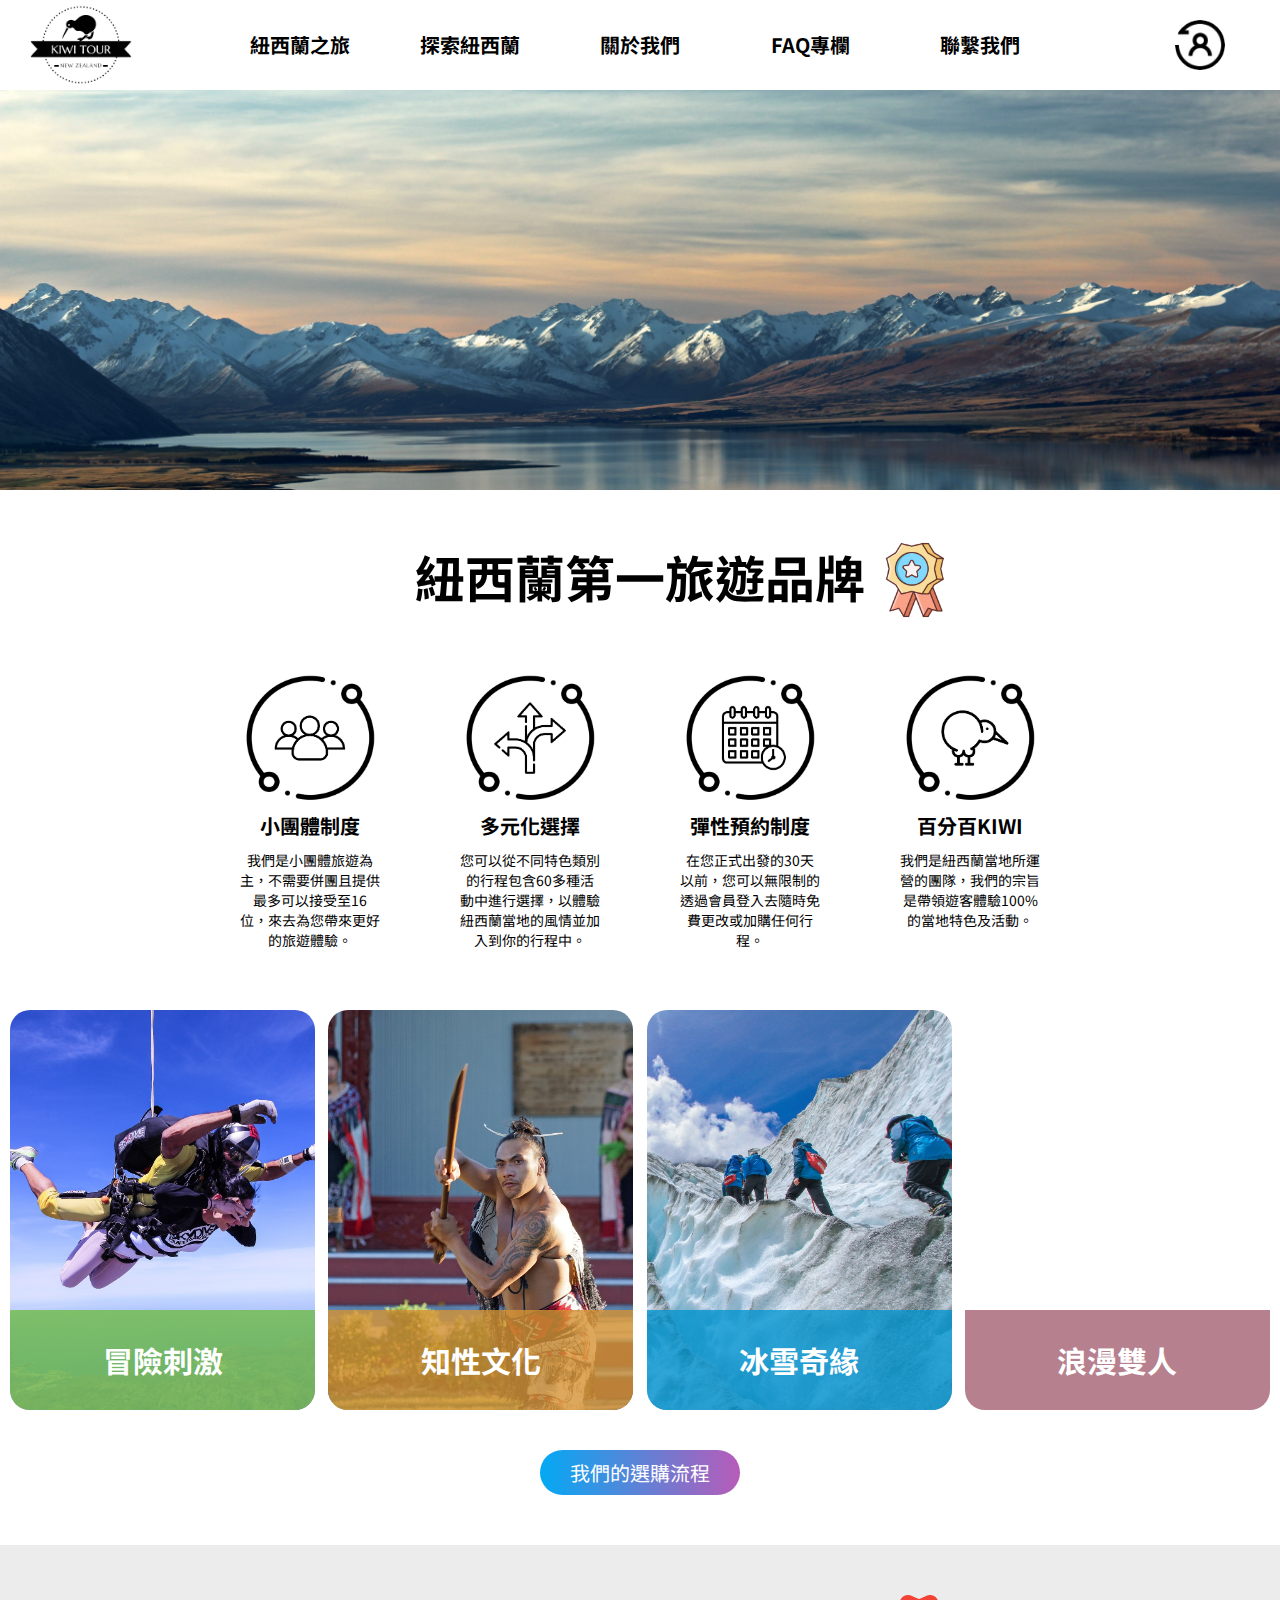
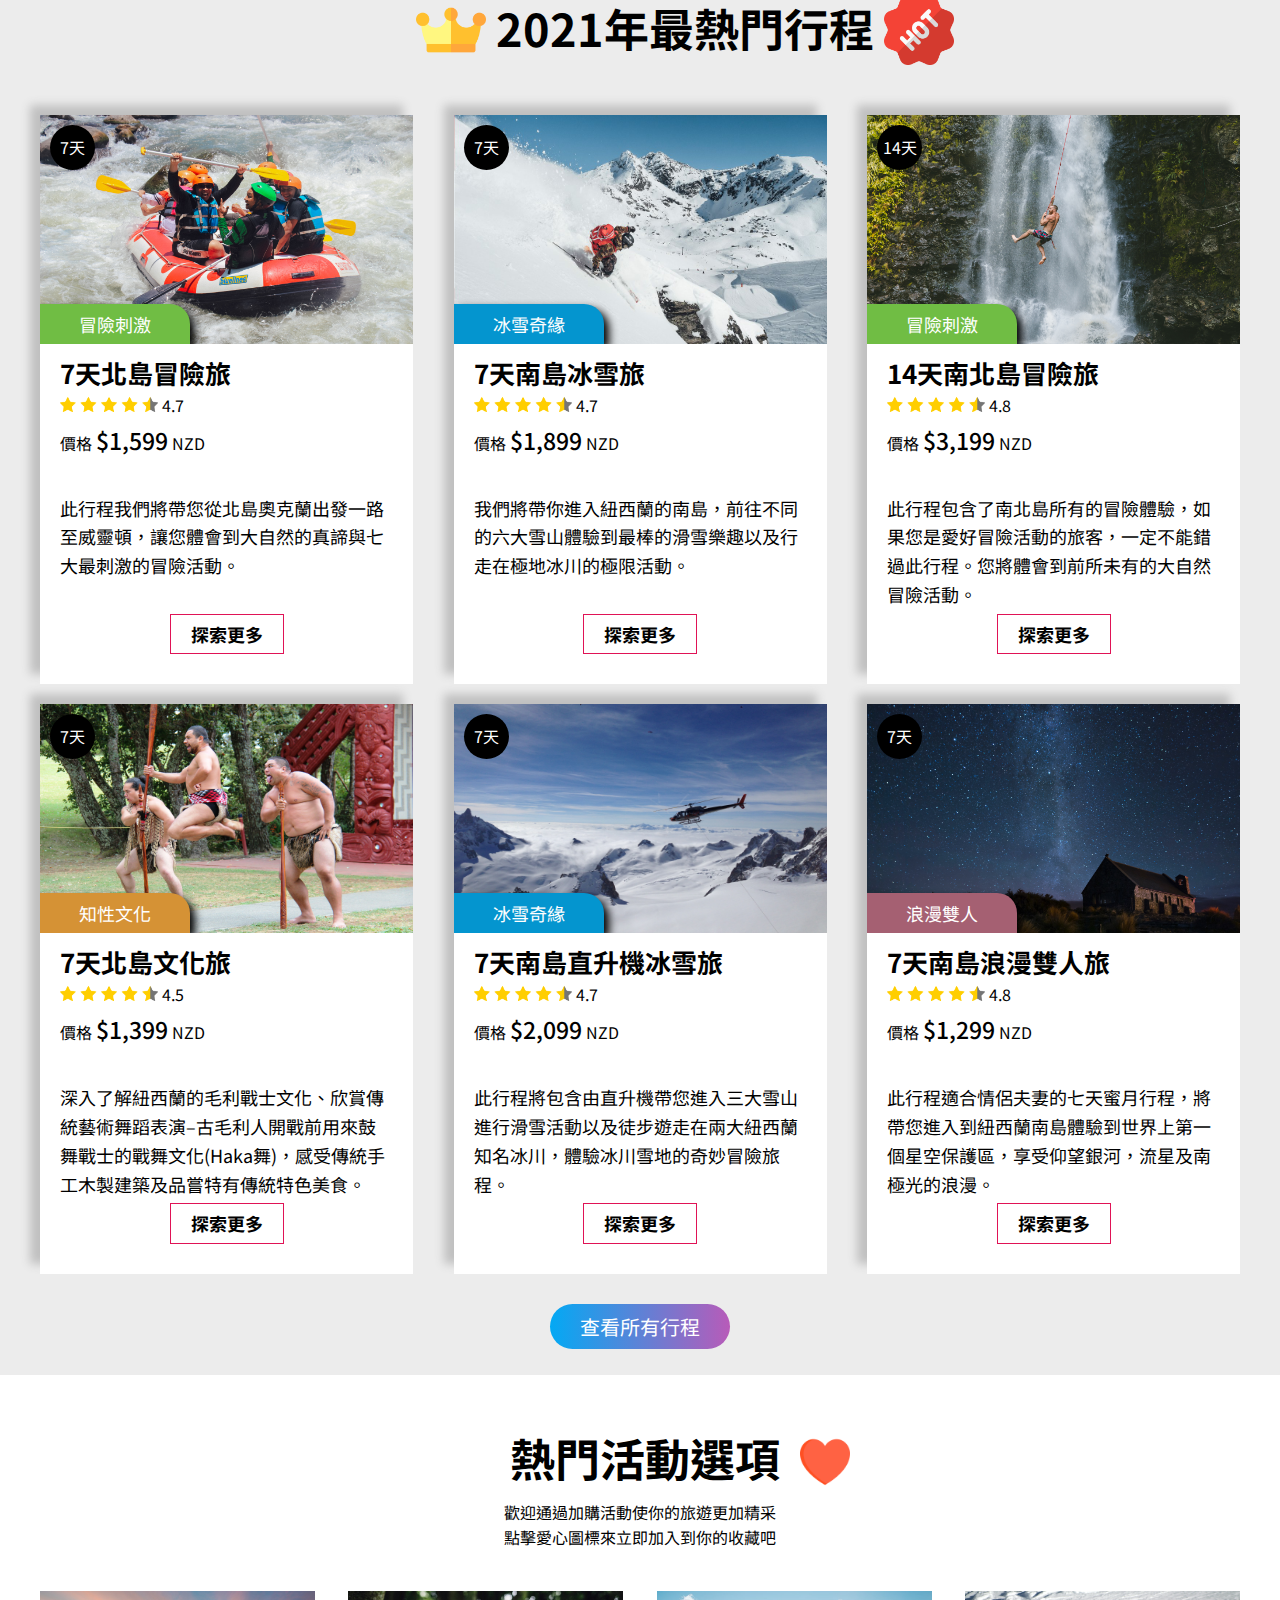
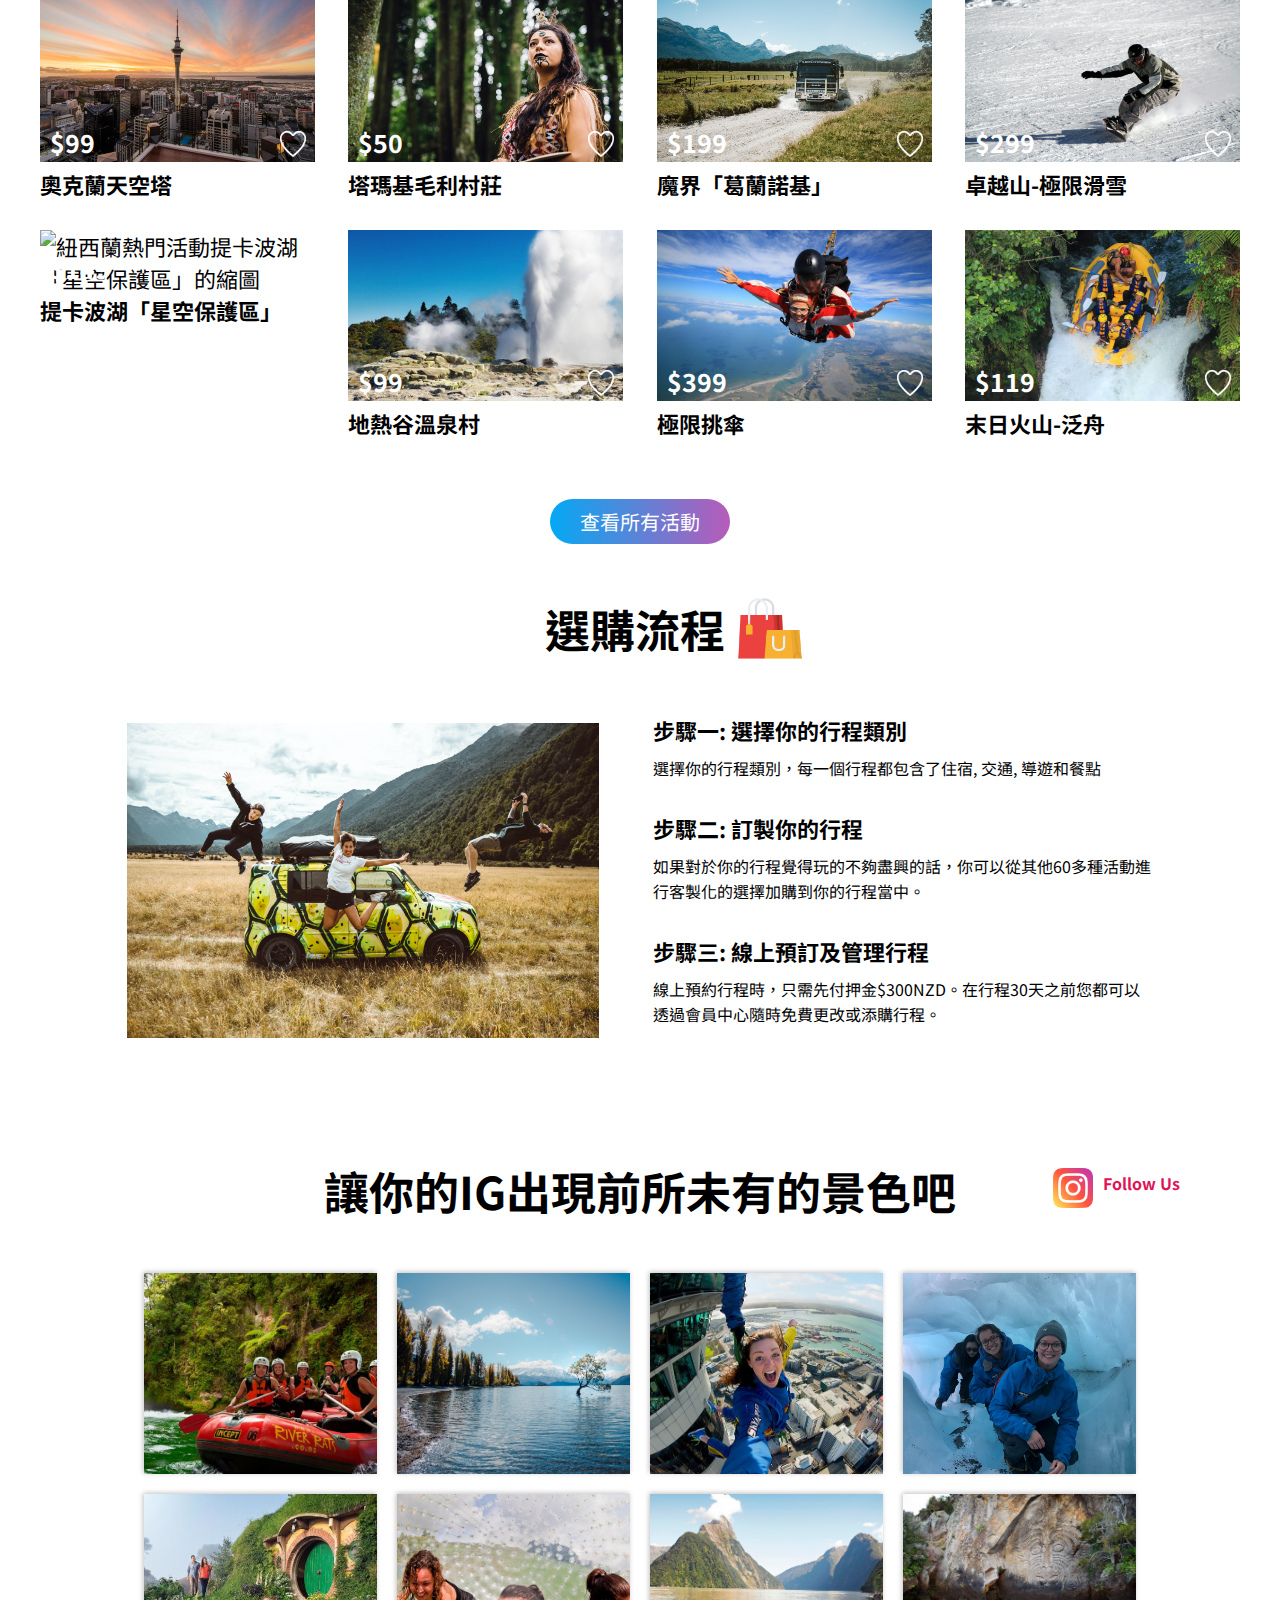
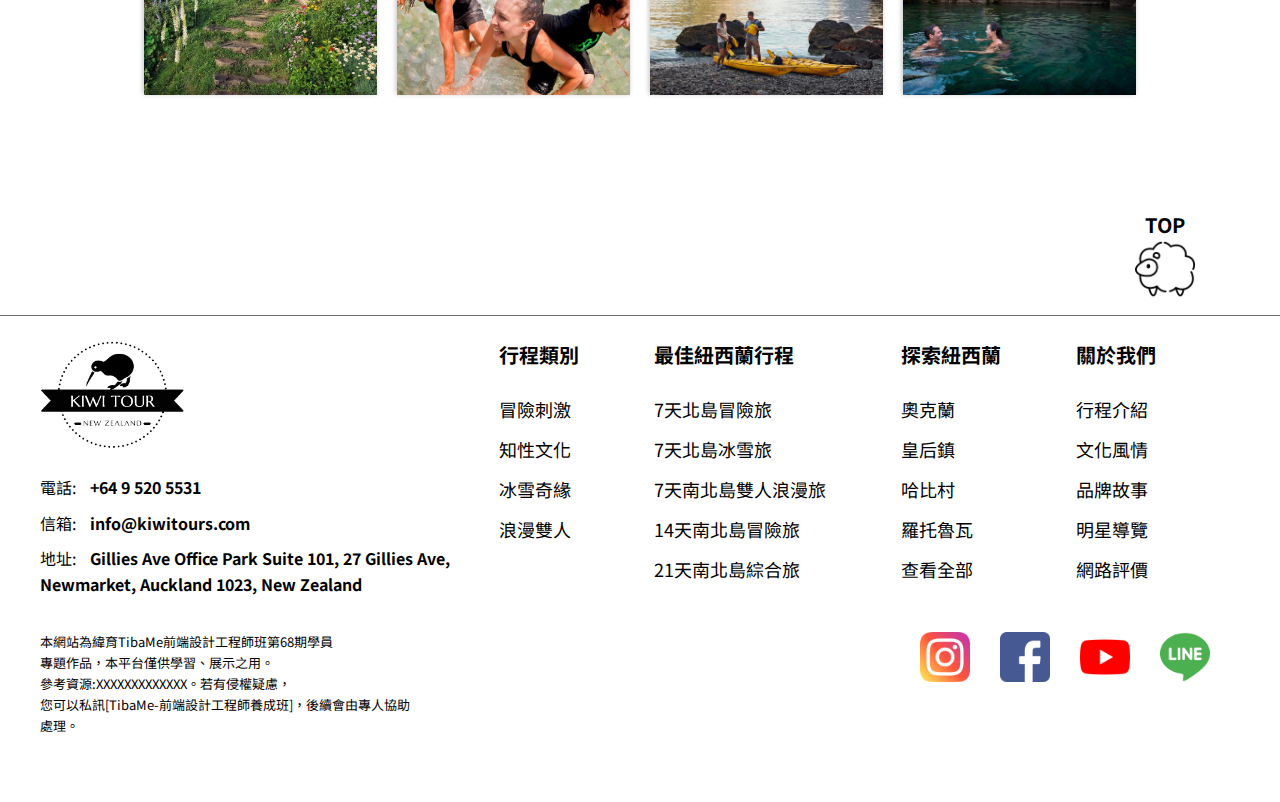
==== index.html @ 47f2d594 "Update 0519 11:18" ====
<!DOCTYPE html>
<html lang="en">
<head>
    <meta charset="UTF-8">
    <meta http-equiv="X-UA-Compatible" content="IE=edge">
    <meta name="viewport" content="width=device-width, initial-scale=1.0">
    <title>KIWI TOUR 紐西蘭旅遊網站</title>
    <link rel="stylesheet" href="./css/homepage/common.css">
    <link rel="stylesheet" href="./css/homepage/main.css">
    <link rel="preconnect" href="https://fonts.gstatic.com">
    <link href="https://fonts.googleapis.com/css2?family=Noto+Sans+TC:wght@300;400;500;700&display=swap" rel="stylesheet">
    <link rel="stylesheet" href="./vender/animate/animate.css">

</head>
<body>
    <!-- Header區塊 -->
    <header>
        <nav>
            <a class="logo" href="./index.html">
                <img src="./images/logo.png" alt="紐西蘭旅遊網的logo">
            </a>
            <ul class="main-nav">
                <li>
                    <a class="cool-link" href="javascript:;">紐西蘭之旅</a>
                    <ul class="sub-nav">
                        <li class="activated1"><a href="./travel-category.html">冒險刺激</a></li>
                        <li class="activated2"><a href="./travel-category.html">知性文化</a></li>
                        <li class="activated3"><a href="./travel-category.html">冰雪奇緣</a></li>
                        <li class="activated4"><a href="./travel-category.html">浪漫雙人</a></li>
                    </ul>
                </li>
                <li>
                    <a class="cool-link" href="./discover-nz.html">探索紐西蘭</a>
                    <ul class="sub-nav">
                        <li class="discover-all-destination"><a href="./discover-nz.html">查看所有地區</a></li>
                        <li class="north">
                            <a href="javascript:;">北島</a>
                            <ul class="sub-nav third">
                              <li><a href="./auckland.html">奧克蘭</a></li>
                              <li><a href="./auckland.html">羅托魯瓦</a></li>
                              <li><a href="./auckland.html">威靈頓</a></li>
                              <li><a href="./auckland.html">螢火蟲洞</a></li>
                              <li><a href="./auckland.html">哈比村</a></li>
                              <li><a href="./auckland.html">陶波湖</a></li>
                              <li><a href="./auckland.html">末日火山</a></li>   
                            </ul>
                        </li>
                        <li class="south">
                            <a href="javascript:;">南島</a>
                            <ul class="sub-nav third">
                              <li><a href="./auckland.html">基督城</a></li>
                              <li><a href="./auckland.html">提卡波湖</a></li>
                              <li><a href="./auckland.html">米佛峽灣</a></li>
                              <li><a href="./auckland.html">瓦納卡</a></li>
                              <li><a href="./auckland.html">但尼丁</a></li>
                              <li><a href="./auckland.html">皇后鎮</a></li>
                              <li><a href="./auckland.html">約瑟夫冰川</a></li>   
                            </ul>
                        </li>
                    </ul>
                </li>
                <li>
                    <a class="cool-link" href="./about-us.html">關於我們</a>
                    <ul class="sub-nav">
                        <li class="about-me-hover"><a href="./about-us.html">行程介紹</a></li>
                        <li class="about-me-hover"><a href="./about-us.html">文化風情</a></li>
                        <li class="about-me-hover"><a href="./about-us.html">品牌故事</a></li>
                        <li class="about-me-hover"><a href="./about-us.html">明星導覽</a></li>
                        <li class="about-me-hover"><a href="./about-us.html">網路評價</a></li>
                    </ul>
    
                </li>
                <li><a href="./faq.html">FAQ專欄</a></li>
                <li><a href="./contact-us.html">聯繫我們</a></li>
            </ul>
            <ul class="login-main-nav">
                <li>
                    <a class="login" href="./log-in.html" target="_blank">
                        <img src="./images/icon-homepage/login.png" alt="紐西蘭旅遊網站會員登入">
                    </a>
                    <ul class="login-sub-nav">
                        <li><a href="./log-in.html" target="_blank">登入</a></li>
                        <li><a href="./log-in.html" target="_blank">建立帳號</a></li>
                    </ul>
                </li>    
            </ul>
        </nav>
        <div class="main-banner"></div>
    </header>
    <!-- Header區塊結束 -->
    
    <!-- 主要的內容區塊開始 -->
    <!-- 紐西蘭第一旅遊品牌區塊開始 -->
    <main>
        <section>
            <h1 class="title">
                紐西蘭第一旅遊品牌
                <img class="top1 animate__animated animate__swing animate__infinite" src="./images/icon-homepage/top-rated.png" alt="紐西蘭第一旅遊品牌icon">
            </h1>

            <ul class="brand-features">
                <li>
                    <figure>
                        <img src="./images/icon-homepage/logo_line1.png" alt="紐西蘭之旅品牌特色是小團體制度的icon">
                        <figcaption>小團體制度</figcaption>
                        <blockquote>我們是小團體旅遊為主，不需要併團且提供最多可以接受至16位，來去為您帶來更好的旅遊體驗。</blockquote>
                    </figure>
                </li>
                <li>
                    <figure>
                        <img src="./images/icon-homepage/logo_line2.png" alt="紐西蘭之旅品牌特色是多元化選擇的icon">
                        <figcaption>多元化選擇</figcaption>
                        <blockquote>您可以從不同特色類別的行程包含60多種活動中進行選擇，以體驗紐西蘭當地的風情並加入到你的行程中。</blockquote>
                    </figure>
                </li>
                <li>
                    <figure>
                        <img src="./images/icon-homepage/logo_line3.png" alt="紐西蘭之旅品牌特色是彈性預約制度的icon">
                        <figcaption>彈性預約制度</figcaption>
                        <blockquote>在您正式出發的30天以前，您可以無限制的透過會員登入去隨時免費更改或加購任何行程。</blockquote>
                    </figure>
                </li>
                <li>
                    <figure>
                        <img src="./images/icon-homepage/logo_line4.png" alt="紐西蘭之旅品牌特色是百分百KIWI的icon">
                        <figcaption>百分百KIWI</figcaption>
                        <blockquote>我們是紐西蘭當地所運營的團隊，我們的宗旨是帶領遊客體驗100%的當地特色及活動。</blockquote>
                    </figure>
                </li>
            </ul>

            <ul class="travel-category">
                <li>
                    <a href="./travel-category.html">
                        <div>
                            <h3>冒險刺激</h3>
                            <p>我們的冒險刺激旅程將帶你穿越紐西蘭南北島體驗各種極限活動，若你是熱愛冒險活動的旅客一定不能錯過此行程</p>
                        </div>
                    </a>    
                </li>
                <li>
                    <a href="./travel-category.html">
                        <div>
                            <h3>知性文化</h3>
                            <p>知性文化旅會帶你體驗到紐西蘭的各種文化及美食，享受大自然風景和各大特色景點</p>
                        </div>
                    </a>    
                </li>
                <li>
                    <a href="./travel-category.html">
                        <div>
                            <h3>冰雪奇緣</h3>
                            <p>此行程將帶你進入到紐西蘭各大雪山進行極限滑雪以及徒步穿越冰川，體驗冰天極地的快感</p>
                        </div>
                    </a>    
                </li>
                <li>
                    <a href="./travel-category.html">
                        <div>
                            <h3>浪漫雙人</h3>
                            <p>此行程相對適合情侶或夫妻，體驗到唯美浪漫的雙人世界以及此生從未見過的世界景觀</p>
                        </div>
                    </a>    
                </li>
            </ul>

            <div class="goto">
                <a href="#shopping-flow">我們的選購流程</a>
            </div>
        </section>
    <!-- 紐西蘭第一旅遊品牌區塊結束 -->
    <!-- 2021最熱門行程區塊開始 -->
        <section class="hot-schedule">
            <h2 class="title">
            <img class="crown" src="./images/icon-homepage/crown.png" alt="黃冠">    
                2021年最熱門行程
            <img class="hot animate__animated animate__tada animate__infinite" src="./images/icon-homepage/promotional.png" alt="HOT">
                
            </h2>   
            <ul class="travel-list">
                <li>
                    <div class="thumbnail">
                        <img src="./images/icon-homepage/rafting.jpg" alt="7天北島冒險旅的縮圖">
                        <span class="badge">7天</span>
                        <span class="tag advanture">冒險刺激</span>
                    </div>
                    <div class="detail">
                        <h4>7天北島冒險旅</h4>
                        <p class="rate">
                            <img src="./images/icon-homepage/star.png" alt="7天北島冒險旅的評分">
                            <span>4.7</span>
                        </p>
                        <p class="price">價格 <span>$1,599</span> NZD</p>
                        <p class="description">此行程我們將帶您從北島奧克蘭出發一路至威靈頓，讓您體會到大自然的真諦與七大最刺激的冒險活動。</p>
                        <p class="more">
                            <a href="./travel-item.html">探索更多</a>
                        </p>
                    </div>
                </li>
                <li>
                    <div class="thumbnail">
                        <img src="./images/icon-homepage/the-remarkables-queenstown.jpg" alt="7天南島冰雪旅的縮圖">
                        <span class="badge">7天</span>
                        <span class="tag snow">冰雪奇緣</span>
                    </div>
                    <div class="detail">
                        <h4>7天南島冰雪旅</h4>
                        <p class="rate">
                            <img src="./images/icon-homepage/star.png" alt="7天南島冰雪旅的評分">
                            <span>4.7</span>
                        </p>
                        <p class="price">價格 <span>$1,899</span> NZD</p>
                        <p class="description">我們將帶你進入紐西蘭的南島，前往不同的六大雪山體驗到最棒的滑雪樂趣以及行走在極地冰川的極限活動。</p>
                        <p class="more">
                            <a href="./travel-item.html">探索更多</a>
                        </p>
                    </div>
                </li>
                <li>
                    <div class="thumbnail">
                        <img src="./images/icon-homepage/14days.jpg" alt="14天南北島冒險旅的縮圖">
                        <span class="badge">14天</span>
                        <span class="tag advanture">冒險刺激</span>
                    </div>
                    <div class="detail">
                        <h4>14天南北島冒險旅</h4>
                        <p class="rate">
                            <img src="./images/icon-homepage/star.png" alt="14天南北島冒險旅的評分">
                            <span>4.8</span>
                        </p>
                        <p class="price">價格 <span>$3,199</span> NZD</p>
                        <p class="description">此行程包含了南北島所有的冒險體驗，如果您是愛好冒險活動的旅客，一定不能錯過此行程。您將體會到前所未有的大自然冒險活動。</p>
                        <p class="more">
                            <a href="./travel-item.html">探索更多</a>
                        </p>
                    </div>
                </li>
                <li>
                    <div class="thumbnail">
                        <img src="./images/icon-homepage/maori-113729_1920.jpg" alt="7天北島文化旅的縮圖">
                        <span class="badge">7天</span>
                        <span class="tag culture">知性文化</span>
                    </div>
                    <div class="detail">
                        <h4>7天北島文化旅</h4>
                        <p class="rate">
                            <img src="./images/icon-homepage/star.png" alt="7天北島文化旅的評分">
                            <span>4.5</span>
                        </p>
                        <p class="price">價格 <span>$1,399</span> NZD</p>
                        <p class="description">深入了解紐西蘭的毛利戰士文化、欣賞傳統藝術舞蹈表演–古毛利人開戰前用來鼓舞戰士的戰舞文化(Haka舞)，感受傳統手工木製建築及品嘗特有傳統特色美食。</p>
                        <p class="more">
                            <a href="./travel-item.html">探索更多</a>
                        </p>
                    </div>
                </li>
                <li>
                    <div class="thumbnail">
                        <img src="./images/icon-homepage/helicopter.jpg" alt="7天南島直升機冰雪旅的縮圖">
                        <span class="badge">7天</span>
                        <span class="tag snow">冰雪奇緣</span>
                    </div>
                    <div class="detail">
                        <h4>7天南島直升機冰雪旅</h4>
                        <p class="rate">
                            <img src="./images/icon-homepage/star.png" alt="7天南島直升機冰雪旅的評分">
                            <span>4.7</span>
                        </p>
                        <p class="price">價格 <span>$2,099</span> NZD</p>
                        <p class="description">此行程將包含由直升機帶您進入三大雪山進行滑雪活動以及徒步遊走在兩大紐西蘭知名冰川，體驗冰川雪地的奇妙冒險旅程。</p>
                        <p class="more">
                            <a href="./travel-item.html">探索更多</a>
                        </p>
                    </div>
                </li>
                <li>
                    <div class="thumbnail">
                        <img src="./images/icon-homepage/tekapo.jpg" alt="7天南島浪漫雙人旅的縮圖">
                        <span class="badge">7天</span>
                        <span class="tag romantic">浪漫雙人</span>
                    </div>
                    <div class="detail">
                        <h4>7天南島浪漫雙人旅</h4>
                        <p class="rate">
                            <img src="./images/icon-homepage/star.png" alt="7天南島浪漫雙人旅的評分">
                            <span>4.8</span>
                        </p>
                        <p class="price">價格 <span>$1,299</span> NZD</p>
                        <p class="description">此行程適合情侶夫妻的七天蜜月行程，將帶您進入到紐西蘭南島體驗到世界上第一個星空保護區，享受仰望銀河，流星及南極光的浪漫。</p>
                        <p class="more">
                            <a href="./travel-item.html">探索更多</a>
                        </p>
                    </div>
                </li>
            </ul>
            <div class="goto2">
                <a href="javascript:;">查看所有行程</a>
            </div>

        </section>
    <!-- 2021最熱門行程區塊結束 -->

    <!-- 熱門活動選項區塊開始 -->
        <section class="hot-travel">
            <h2 class="title">熱門活動選項
                <img class="animate__animated animate__heartBeat animate__infinite" src="./images/icon-homepage/heart.png" alt="heart-icon">
            </h2>
            <p>歡迎通過加購活動使你的旅遊更加精采</p>
            <p>點擊愛心圖標來立即加入到你的收藏吧</p>
            <ul class="hot-travel-list">
                <li>
                    <figure>
                        <img src="./images/icon-homepage/activities/auckland-tower.jpg" alt="紐西蘭熱門活動奧克蘭天空塔的縮圖">
                        <figcaption>奧克蘭天空塔</figcaption>
                        <span class="price">$99</span>
                        <span class="like"></span>
                    </figure>
                </li>
                <li>
                    <figure>
                        <img src="./images/icon-homepage/activities/maori-village.jpg" alt="紐西蘭熱門活動塔瑪基毛利村莊的縮圖">
                        <figcaption>塔瑪基毛利村莊</figcaption>
                        <span class="price">$50</span>
                        <span class="like"></span>
                    </figure>
                </li>
                <li>
                    <figure>
                        <img src="./images/icon-homepage/activities/lord-of-ring.jpg" alt="紐西蘭熱門活動魔界「葛蘭諾基」的縮圖">
                        <figcaption>魔界「葛蘭諾基」</figcaption>
                        <span class="price">$199</span>
                        <span class="like"></span>
                    </figure>
                </li>
                <li>
                    <figure>
                        <img src="./images/icon-homepage/activities/snowboard.jpg" alt="紐西蘭熱門活動卓越山-極限滑雪的縮圖">
                        <figcaption>卓越山-極限滑雪</figcaption>
                        <span class="price">$299</span>
                        <span class="like"></span>
                    </figure>
                </li>
                <li>
                    <figure>
                        <img src="./images/icon-homepage/activities/tekapo.jpg" alt="紐西蘭熱門活動提卡波湖「星空保護區」的縮圖">
                        <figcaption>提卡波湖「星空保護區」</figcaption>
                        <span class="price">$149</span>
                        <span class="like"></span>
                    </figure>
                </li>
                <li>
                    <figure>
                        <img src="./images/icon-homepage/activities/rotorua-spa.jpg" alt="紐西蘭熱門活動地熱谷溫泉村的縮圖">
                        <figcaption>地熱谷溫泉村</figcaption>
                        <span class="price">$99</span>
                        <span class="like"></span>
                    </figure>
                </li>
                <li>
                    <figure>
                        <img src="./images/icon-homepage/activities/sky-dive.jpg" alt="紐西蘭熱門活動極限挑傘的縮圖">
                        <figcaption>極限挑傘</figcaption>
                        <span class="price">$399</span>
                        <span class="like"></span>
                    </figure>
                </li>
                <li>
                    <figure>
                        <img src="./images/icon-homepage/activities/rafting.jpg" alt="紐西蘭熱門活動末日火山-泛舟的縮圖">
                        <figcaption>末日火山-泛舟</figcaption>
                        <span class="price">$119</span>
                        <span class="like"></span>
                    </figure>
                </li>
            </ul>
            <div class="goto">
                <a href="javascript:;">查看所有活動</a>
            </div>
        </section>
    <!-- 熱門活動選單區塊結束 -->
    
    <!-- 選購流程區塊開始 -->
        <section id="shopping-flow">
            <h2 class="title">
                選購流程
            <img class="shopping" src="./images/icon-homepage/online-shopping.png" alt="紐西蘭選購流程的icon">
            </h2>
            <div class="wrap">
                <div class="thumbnail">
                    <img src="./images/icon-homepage/shopping-flow.jpg" alt="紐西蘭選購流程的縮圖">
                </div>
                <ul>
                    <li>
                        <h5>步驟一: 選擇你的行程類別</h5>
                        <p>選擇你的行程類別，每一個行程都包含了住宿, 交通, 導遊和餐點</p>
                    </li>
                    <li>
                        <h5>步驟二: 訂製你的行程</h5>
                        <p>如果對於你的行程覺得玩的不夠盡興的話，你可以從其他60多種活動進行客製化的選擇加購到你的行程當中。</p>
                    </li>
                    <li>
                        <h5>步驟三: 線上預訂及管理行程</h5>
                        <p>線上預約行程時，只需先付押金$300NZD。在行程30天之前您都可以透過會員中心隨時免費更改或添購行程。</p>
                    </li>
                </ul>
            </div>
        </section>
    <!-- 選購流程區塊開始 -->

    <!-- IG牆區塊開始 -->
        <section class="follow-us">
            <h2 class="title">
                讓你的IG出現前所未有的景色吧
            <a href="https://www.instagram.com/" target="_blank">
                <img src="./images/icon-homepage/instagram.png" alt="IG牆Follow Us的icon">
                Follow Us
            </a>
            </h2>
            <ul>
                <li>
                    <img src="./images/icon-homepage/igwall/1.jpg" alt="紐西蘭之旅的IG縮圖">
                </li>
                <li>
                    <img src="./images/icon-homepage/igwall/2.jpg" alt="紐西蘭之旅的IG縮圖">
                </li>
                <li>
                    <img src="./images/icon-homepage/igwall/3.jpg" alt="紐西蘭之旅的IG縮圖">
                </li>
                <li>
                    <img src="./images/icon-homepage/igwall/4.jpg" alt="紐西蘭之旅的IG縮圖">
                </li>
                <li>
                    <img src="./images/icon-homepage/igwall/5.jpg" alt="紐西蘭之旅的IG縮圖">
                </li>
                <li>
                    <img src="./images/icon-homepage/igwall/6.jpg" alt="紐西蘭之旅的IG縮圖">
                </li>
                <li>
                    <img src="./images/icon-homepage/igwall/7.jpg" alt="紐西蘭之旅的IG縮圖">
                </li>
                <li>
                    <img src="./images/icon-homepage/igwall/8.jpg" alt="紐西蘭之旅的IG縮圖">
                </li>
            </ul>
        </section>
     <!-- IG牆區塊結束 -->
    </main>
    <!-- Footer區塊開始 -->
    <footer>
        <div class="footer-top">
            <a class="go-to-top" href="#">
                <span>TOP</span>
                <img src="./images/icon-homepage/sheep.png" alt="紐西蘭旅遊網回首頁icon">
            </a>
            <div class="info">
                <a href="./index.html"><img src="./images/logo.png" alt="KiwiTours紐西蘭之旅的logo"></a>
                <p>電話: <a href="javascript:;">+64 9 520 5531</a></p>
                <p>信箱: <a href="javascript:;">info@kiwitours.com</a></p>
                <p>地址: <a href="javascript:;">Gillies Ave Office Park Suite 101, 27 Gillies Ave, Newmarket, Auckland 1023, New Zealand</a></p>
            </div>
            <ul>
                <li>
                    <span>行程類別</span>
                    <ul class="children">
                        <li><a href="./travel-category.html">冒險刺激</a></li>
                        <li><a href="./travel-category.html">知性文化</a></li>
                        <li><a href="./travel-category.html">冰雪奇緣</a></li>
                        <li><a href="./travel-category.html">浪漫雙人</a></li>
                    </ul>
                </li>
                <li>
                    <span>最佳紐西蘭行程</span>
                    <ul class="children">
                        <li><a href="./travel-item.html">7天北島冒險旅</a></li>
                        <li><a href="./travel-item.html">7天北島冰雪旅</a></li>
                        <li><a href="./travel-item.html">7天南北島雙人浪漫旅</a></li>
                        <li><a href="./travel-item.html">14天南北島冒險旅</a></li>
                        <li><a href="./travel-item.html">21天南北島綜合旅</a></li>
                    </ul>
                </li>
                <li>
                    <span>探索紐西蘭</span>
                    <ul class="children">
                        <li><a href="./auckland.html">奧克蘭</a></li>
                        <li><a href="./auckland.html">皇后鎮</a></li>
                        <li><a href="./auckland.html">哈比村</a></li>
                        <li><a href="./auckland.html">羅托魯瓦</a></li>
                        <li><a href="./discover-nz.html">查看全部</a></li>
                    </ul>
                </li>
                <li>
                    <span>關於我們</span>
                    <ul class="children">
                        <li><a href="./about-us.html">行程介紹</a></li>
                        <li><a href="./about-us.html">文化風情</a></li>
                        <li><a href="./about-us.html">品牌故事</a></li>
                        <li><a href="./about-us.html">明星導覽</a></li>
                        <li><a href="./about-us.html">網路評價</a></li>
                    </ul>
                </li>
            </ul>
        </div>
        <div class="footer-bottom">
            <div class="about">
                <p>本網站為緯育TibaMe前端設計工程師班第68期學員</p>
                <p>專題作品，本平台僅供學習、展示之用。</p>
                <p>參考資源:XXXXXXXXXXXXX。若有侵權疑慮，</p>
                <p>您可以私訊[TibaMe-前端設計工程師養成班]，後續會由專人協助處理。</p>
            </div>
            <ul>
                <li><a href="javascript:;"><img src="./images/icon-homepage/instagram.png" alt="紐西蘭之旅的官方ig連結"></a></li>
                <li><a href="javascript:;"><img src="./images/icon-homepage/facebook.png" alt="紐西蘭之旅的官方臉書連結"></a></li>
                <li><a href="javascript:;"><img src="./images/icon-homepage/youtube.png" alt="紐西蘭之旅的官方Youtube連結"></a></li>
                <li><a href="javascript:;"><img src="./images/icon-homepage/line.png" alt="紐西蘭之旅的官方Line帳號連結"></a></li>
            </ul>
        </div>
    </footer>
    <!-- Footer區塊結束 -->

</body>
</html>
---- css/homepage/common.css ----
* {
  margin: 0;
  padding: 0;
}

html {
  scroll-behavior: smooth;
  font-family: "Noto Sans TC", sans-serif;
}

body {
  color: black;
}

a {
  outline: none;
  text-decoration: none;
}

ul {
  list-style: none;
}

h1 {
  font-size: 50px;
  font-weight: bold;
}
h2 {
  font-size: 45px;
  font-weight: bold;
}

h3 {
  font-size: 35px;
  font-weight: bold;
}

h4 {
  font-size: 26px;
  font-weight: bold;
}
h5 {
  font-size: 22px;
  font-weight: bold;
}

p {
  font-size: 16px;
  line-height: 1.6;
}
/* header部分 */
nav {
  width: 1260px;
  height: 80px;
  display: flex;
  justify-content: space-between;
  margin: 0 auto;
  margin-top: 5px;
  margin-bottom: 5px;
}

nav .logo {
  display: block;
  width: 100px;
  height: 100%;
  margin-left: 20px;
}

nav .logo img {
  height: 100%;
}

nav ul {
  display: flex;
  list-style: none;
  position: relative;
}

nav a {
  outline: none;
  text-decoration: none;
  color: black;
  text-align: center;
}

nav li a {
  display: block;
  padding: 0 25px;
  line-height: 80px;
  width: 120px;
  font-weight: bold;
  font-size: 20px;
}

nav .login {
  height: 100%;
  padding: 0 25px;
  display: flex;
  align-items: center;
  box-sizing: border-box;
  position: relative;
}

nav .login-sub-nav {
  position: absolute;
  display: flex;
  flex-direction: column;
  background-color: rgba(0, 0, 0, 0.5);
  right: 40px;
  top: 80px;
  opacity: 0;
  z-index: -1;
  transition: opacity 1s, z-index 0s ease 1s;
  margin-top: 5px;
}

nav .login-sub-nav a {
  line-height: 45px;
  text-align: center;
  color: white;
}

nav .login-sub-nav a:hover {
  background-color: #e01356;
  text-decoration: underline;
}

nav .login img {
  width: 50px;
  height: 50px;
}

nav .login-main-nav li:hover > .login-sub-nav {
  display: flex;
  z-index: 1;
  opacity: 1;
  transition: opacity 1s;
}

nav .main-nav li:hover > .sub-nav,
nav .sub-nav li:hover > .sub-nav {
  display: flex;
  z-index: 1;
  opacity: 1;
  transition: opacity 1s;
}

nav .sub-nav {
  position: absolute;
  flex-direction: column;
  /* display: none; */
  opacity: 0;
  z-index: -1;
  transition: opacity 1s, z-index 0s ease 1s;
  margin-top: 5px;
}

nav .sub-nav a {
  line-height: 50px;
  background-color: rgba(0, 0, 0, 0.5);
  color: white;
  text-align: center;
  width: 120px;
}

li.north ul a {
  background-color: white;
  color: black;
}

li.south ul li a {
  background-color: white;
  color: black;
}

nav .sub-nav .third {
  display: none;
  top: -5px;
  left: 100%;
  width: max-content;
  text-align: center;
  background-color: white;
  line-height: 45px;
  cursor: pointer;
  border: 1px solid grey;
}

li .activated1 a:hover {
  background-color: #70bd44;
  transition: 0.3s;
}

li .activated2 a:hover {
  background-color: #d59235;
  transition: 0.3s;
}

li .activated3 a:hover {
  background-color: #0495cf;
  transition: 0.3s;
}

li .activated4 a:hover {
  background-color: #a56072;
  transition: 0.3s;
}

li .north a:hover,
li .south a:hover {
  background-color: #e01356;
  text-decoration: underline;
  transition: 0.3s;
}

li .about-me-hover a:hover {
  background-color: #e01356;
  transition: 0.3s;
}

li .discover-all-destination a:hover {
  background-color: #e01356;
  transition: 0.3s;
}

ul .sub-nav .third li a:hover {
  background-color: #dcdcdc;
  text-decoration: underline;
  transition: 0.3s;
}

ul .sub-nav li:hover {
  text-decoration: underline;
}

/* Footer區塊 */
footer {
  border-top: 1px solid #707070;
  padding-top: 24px;
  font-size: 18px;
  margin-top: 100px;
}

footer .info {
  width: 450px;
}

footer .info > p {
  padding-bottom: 10px;
}

footer img {
  width: 145px;
  height: 110px;
  margin-bottom: 20px;
}
footer > div {
  width: 1200px;
  margin: 0 auto;
}

footer .footer-top .info p > a {
  text-decoration: none;
  color: black;
  font-weight: bold;
  margin-left: 10px;
  transition: 0.3s;
}

footer .footer-top .info p > a:hover {
  color: #e01356;
}

footer .footer-top {
  display: flex;
  margin-bottom: 25px;
}

footer .footer-top > ul {
  display: flex;
  margin: 0 auto;
}

footer .footer-top > ul > li span {
  font-size: 20px;
  font-weight: bold;
}

footer .footer-top > ul > li span:hover {
  cursor: pointer;
}

footer .footer-top > ul > li .children {
  margin-top: 20px;
}

footer .footer-top > ul > li {
  margin-right: 75px;
}

ul .children > li > a {
  color: black;
}

ul .children > li > a:hover {
  color: #e01356;
  cursor: pointer;
  transition: 0.3s;
  text-decoration: underline;
}

ul .children > li {
  line-height: 40px;
  display: flex;
  justify-content: left;
}

footer .footer-bottom {
  display: flex;
  height: 170px;
}

footer .footer-bottom .about p {
  font-size: 13px;
}

footer .footer-bottom ul {
  display: flex;
  margin-left: 500px;
}

footer .footer-bottom ul a {
  width: 60px;
  display: block;
  margin-right: 20px;
}

footer .footer-bottom ul img {
  width: 50px;
  height: 50px;
  transition: 0.5s ease-out;
}

footer .footer-bottom ul img:hover {
  margin-top: -15px;
}

.go-to-top img {
  width: 60px;
  height: 60px;
}
footer .footer-top {
  position: relative;
}

footer .footer-top .go-to-top {
  position: absolute;
  width: 50px;
  display: flex;
  flex-direction: column;
  font-size: 20px;
  color: black;
  align-items: center;
  right: 50px;
  top: -130px;
  font-weight: bold;
}
---- css/homepage/main.css ----
main {
  padding: 50px 0 100px;
}

/* Banner區塊 */
.main-banner {
  background-image: url(../../images/icon-homepage/homepage-banner.jpg);
  height: 400px;
  background-size: cover;
  background-position: center;
}

/* KIWI TOURS特色介紹 */

section .title {
  text-align: center;
  margin-bottom: 50px;
  display: flex;
  justify-content: center;
  margin-left: 90px;
}

.top1 {
  width: 80px;
  height: 80px;
  margin-left: 10px;
}

.hot {
  height: 70px;
  width: 70px;
  margin-left: 10px;
}

.crown {
  height: 70px;
  width: 70px;
  margin-right: 10px;
}

section .brand-features {
  display: flex;
  justify-content: space-between;
  margin-bottom: 30px;
  margin-left: 100px;
  margin-right: 100px;
  width: 800px;
  margin: 0 auto;
}

section .brand-features li {
  width: 140px;
}

section .brand-features figure img {
  width: 100%;
}

section .brand-features figcaption {
  text-align: center;
  font-weight: bold;
  margin-bottom: 10px;
  font-size: 20px;
}

section .brand-features blockquote {
  font-size: 14px;
  text-align: center;
  margin-bottom: 50px;
}

/* 行程分類 */

section .travel-category {
  display: flex;
  justify-content: space-between;
  padding: 10px;
}

section .travel-category li {
  height: 400px;
  width: 305px;
  background-position: center;
  background-size: cover;
  border-radius: 20px;
}

section .travel-category li:first-child {
  background-image: url(../../images/icon-homepage/advanture.jpg);
}

section .travel-category li:first-child div {
  background-color: rgba(112, 189, 68, 0.8);
}

section .travel-category li:nth-child(2) {
  background-image: url(../../images/icon-homepage/culture.jpg);
}

section .travel-category li:nth-child(2) div {
  background-color: rgba(213, 146, 53, 0.8);
}

section .travel-category li:nth-child(3) {
  background-image: url(../../images/icon-homepage/snow.jpg);
}

section .travel-category li:nth-child(3) div {
  background-color: rgba(4, 149, 207, 0.8);
}

section .travel-category li:last-child {
  background-image: url(../../images/icon-homepage/romantic.jpg);
}

section .travel-category li:last-child div {
  background-color: rgba(165, 96, 114, 0.8);
}

section .travel-category a {
  color: white;
  text-decoration: none;
  text-align: center;
  position: relative;
  display: block;
  width: 100%;
  height: 100%;
  overflow: hidden;
  border-radius: 20px;
}

section .travel-category a:hover div {
  height: 100%;
  display: flex;
  flex-direction: column;
  justify-content: center;
  transition: 0.6s ease-out;
}

section .travel-category div {
  position: absolute;
  bottom: 0;
  height: 100px;
}

section .travel-category div h3 {
  line-height: 100px;
  font-weight: bold;
  font-size: 30px;
}

section .travel-category div:hover h3:after {
  width: 100%;
}

section .travel-category div p {
  margin: 0 20px;
  font-size: 18px;
}

section .goto {
  text-align: center;
  margin-top: 30px;
}

section .goto a {
  color: white;
  background: linear-gradient(90deg, #03a9f4, #f441a5, #ffeb3b, #03a9f4);
  padding: 8px 30px;
  border-radius: 50px;
  font-size: 20px;
  display: inline-block;
  background-size: 400%;
}

section .goto2 a {
  color: white;
  background: linear-gradient(90deg, #03a9f4, #f441a5, #ffeb3b, #03a9f4);
  padding: 8px 30px;
  border-radius: 50px;
  font-size: 20px;
  display: inline-block;
  background-size: 400%;
}

@keyframes sun {
  100% {
    background-position: -400% 0;
  }
}

section .goto a:hover {
  animation: sun 8s infinite;
}
section .goto2 a:hover {
  animation: sun 8s infinite;
}

/* 2021最熱門行程區塊 */

section.hot-schedule .title {
  margin-top: 50px;
  padding-top: 50px;
}

.advanture {
  background-color: #70bd44;
}

.culture {
  background-color: #d59235;
}

.snow {
  background-color: #0495cf;
}

.romantic {
  background-color: #a56072;
}

section .travel-list .thumbnail {
  height: 229px;
  position: relative;
  overflow: hidden;
}

section .travel-list .thumbnail img {
  height: 100%;
  width: 373px;
}

section .travel-list li {
  width: 373px;
  margin-bottom: 20px;
}

section .travel-list .thumbnail span {
  position: absolute;
  display: block;
  color: white;
}

section .travel-list .thumbnail .badge {
  left: 10px;
  top: 20px;
  min-width: 45px;
  min-height: 45px;
  text-align: center;
}

section .travel-list .thumbnail::before {
  content: "";
  display: block;
  position: absolute;
  left: 10px;
  top: 10px;
  width: 45px;
  height: 45px;
  background-color: black;
  border-radius: 30px;
}

section .travel-list .thumbnail .tag {
  line-height: 40px;
  width: 150px;
  left: 0;
  bottom: 0;
  border-radius: 0 20px 0 0;
  text-align: center;
  font-size: 18px;
}

section .travel-list .detail {
  padding: 10px 20px 30px;
  background-color: white;
}

section .travel-list .detail h4 {
  font-size: 26px;
}

section .travel-list .detail .rate {
  height: 20px;
  margin-bottom: 10px;
  margin-top: 1px;
}

section .travel-list .detail .rate img {
  height: 100%;
}

section .travel-list .detail .price {
  font-size: 16px;
  margin-bottom: 35px;
  font-weight: 400;
}

section .travel-list .detail .price span {
  font-size: 23px;
  font-weight: 500;
}

section .travel-list .detail .description {
  font-size: 18px;
  height: 120px;
}

section .travel-list .detail .more {
  text-align: center;
  font-size: 18px;
  font-weight: bold;
}

section .travel-list .detail .more a {
  display: inline-block;
  padding: 5px 20px;
  color: black;
  border: 1px solid #e01356;
}

section .travel-list .detail .more a:hover {
  color: white;
  background-color: #e01356;
  transition: 0.5s;
}

section .travel-list {
  display: flex;
  flex-wrap: wrap;
  justify-content: space-between;
  margin: 40px;
}

.hot-schedule {
  background-color: rgba(191, 191, 191, 0.3);
  /* border-top-right-radius: 100px;
  border-top-left-radius: 100px; */
  height: 1430px;
}

.travel-list li {
  box-shadow: -10px -10px 9px silver;
  transition: 0.5s ease-out;
}

.travel-list li:hover {
  margin-top: -20px;
}

.travel-list .thumbnail .tag {
  box-shadow: 5px 5px 9px black;
}

section .goto2 {
  text-align: center;
  margin-top: -30px;
}

/* 熱門活動選項 */

section.hot-travel .title {
  margin-bottom: 10px;
  text-align: center;
  margin-left: 80px;
  margin-top: 50px;
}
section.hot-travel .title img {
  height: 50px;
  width: 50px;
  margin-left: 20px;
  margin-top: 12px;
}

section.hot-travel p {
  text-align: center;
}

section.hot-travel {
  margin-left: 40px;
  margin-right: 40px;
}

section .hot-travel-list {
  margin-top: 40px;
  display: flex;
  flex-wrap: wrap;
  justify-content: space-between;
}

section .hot-travel-list li {
  width: 275px;
}

section .hot-travel-list img {
  width: 100%;
  height: 171px;
}

section .hot-travel-list figure {
  position: relative;
  font-size: 22px;
}

section .hot-travel-list figcaption {
  font-weight: bold;
  margin-bottom: 30px;
}

section .hot-travel-list figure > span {
  position: absolute;
  color: white;
  bottom: 40px;
  left: 10px;
  font-weight: bold;
  font-size: 25px;
}

section .hot-travel-list figure .like {
  background-image: url(../../images/icon-homepage/empty-heart.png);
  width: 26px;
  height: 26px;
  top: 10px;
  background-size: cover;
  margin-left: 230px;
  margin-top: 130px;
  cursor: pointer;
}

section .hot-travel-list figure .like:hover {
  background-image: url(../../images/icon-homepage/solid-heart.png);
  width: 26px;
  height: 26px;
  top: 10px;
  background-size: cover;
  margin-left: 230px;
  margin-top: 130px;
}

/* 選購流程區塊 */

section#shopping-flow .wrap .thumbnail {
  width: 472px;
  height: 326px;
}

section#shopping-flow .wrap .thumbnail img {
  width: 100%;
}

section#shopping-flow .wrap {
  display: flex;
  align-items: center;
  justify-content: space-around;
}

section#shopping-flow h2 {
  margin-bottom: 50px;
  margin-left: 70px;
  align-items: center;
  margin-top: 50px;
}

.shopping {
  height: 70px;
  width: 70px;
  margin-left: 10px;
}

section#shopping-flow h5 {
  margin-bottom: 10px;
}

section#shopping-flow .wrap ul {
  width: 500px;
  margin-left: -200px;
}

section#shopping-flow p {
  margin-bottom: 30px;
}

/* IG牆區塊 */
section.follow-us .title img {
  width: 40px;
  height: 40px;
  margin-top: 10px;
  margin-left: 100px;
  margin-right: 10px;
}

section.follow-us .title {
  position: relative;
  margin: 0 auto;
  margin-top: 100px;
  margin-bottom: 50px;
}

section.follow-us a {
  font-size: 16px;
  color: #e01356;
  position: absolute;
  right: 0;
  top: 0;
  display: flex;
  align-items: center;
  font-weight: bold;
  margin-right: 100px;
}

section.follow-us ul {
  width: 992px;
  margin: 0 auto;
  display: flex;
  flex-wrap: wrap;
  justify-content: space-between;
}

section.follow-us li {
  width: 233px;
  height: 201px;
  margin-bottom: 20px;
  box-shadow: -1px -1px 5px silver;
  transition: 0.5s ease-out;
}

section.follow-us ul img {
  object-fit: cover;
  width: 100%;
  height: 100%;
}

section.follow-us li:hover {
  transform: scale(1.1, 1.1);
}
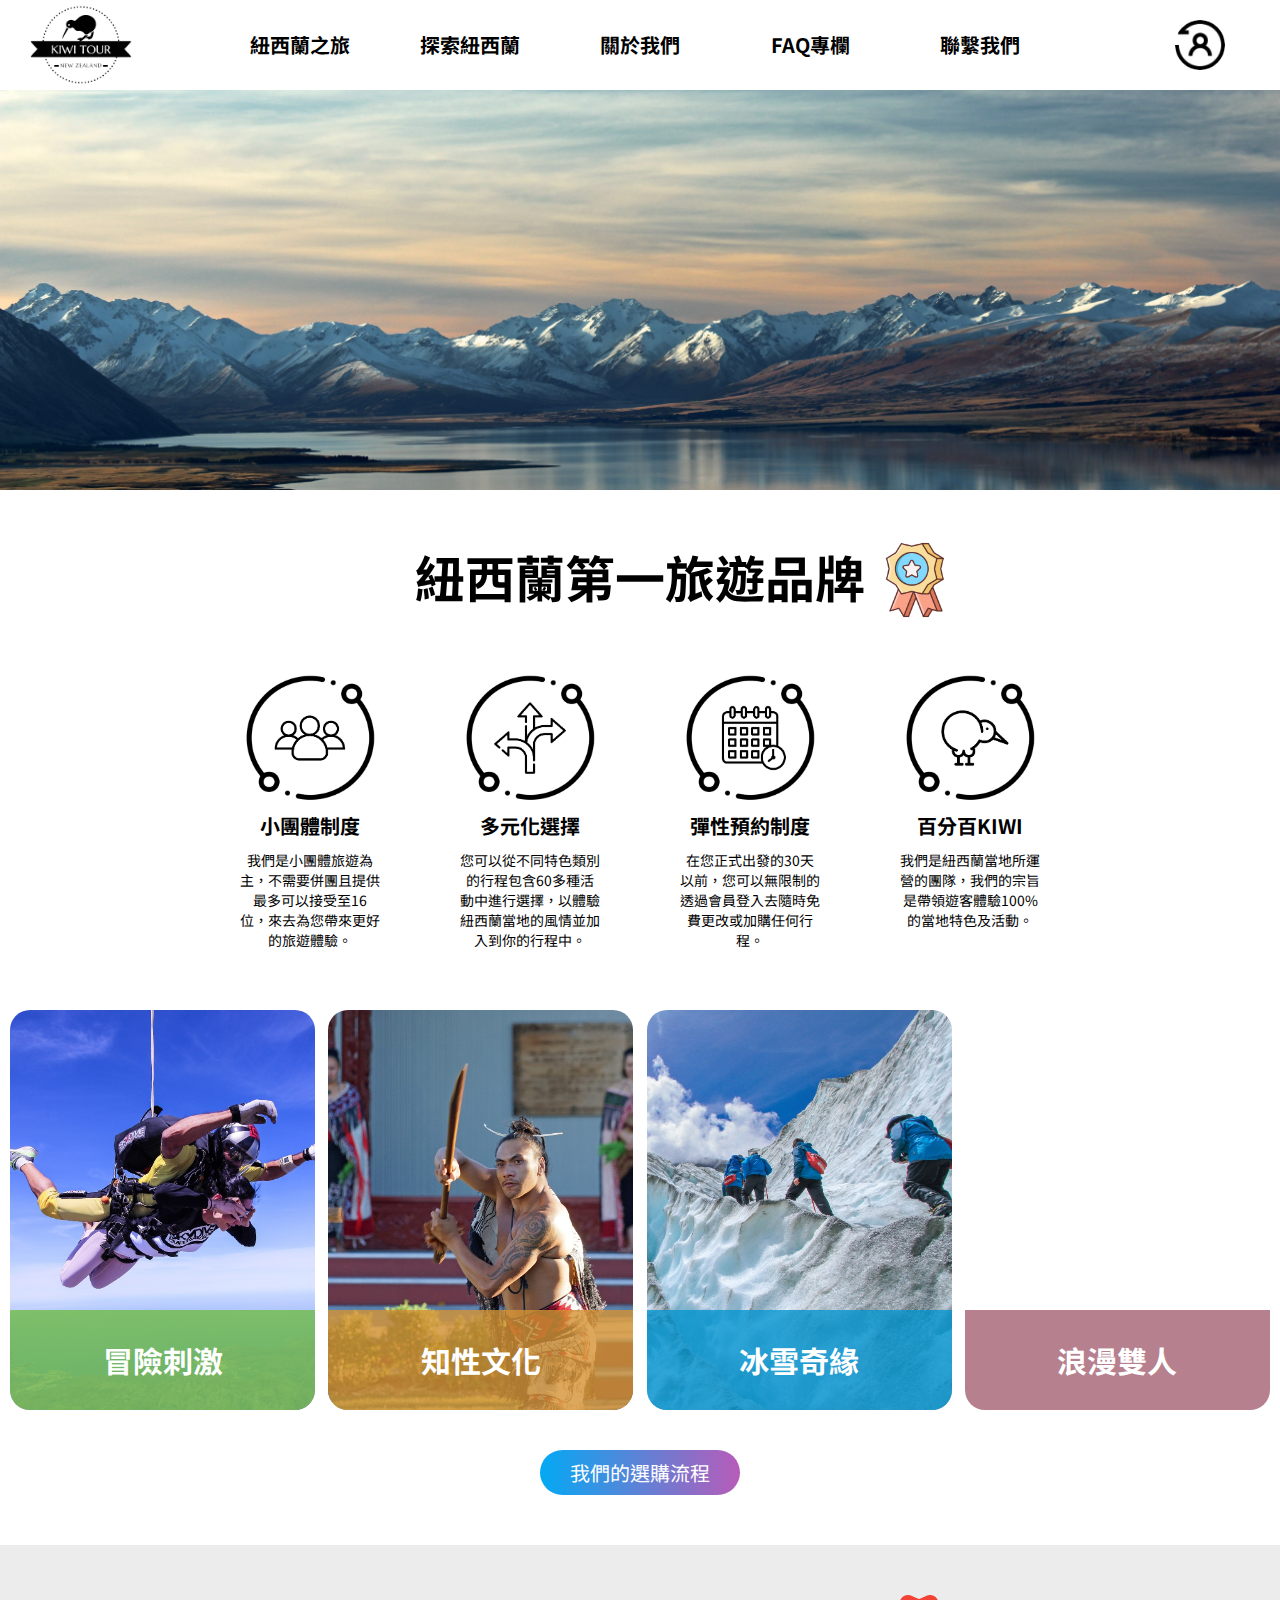
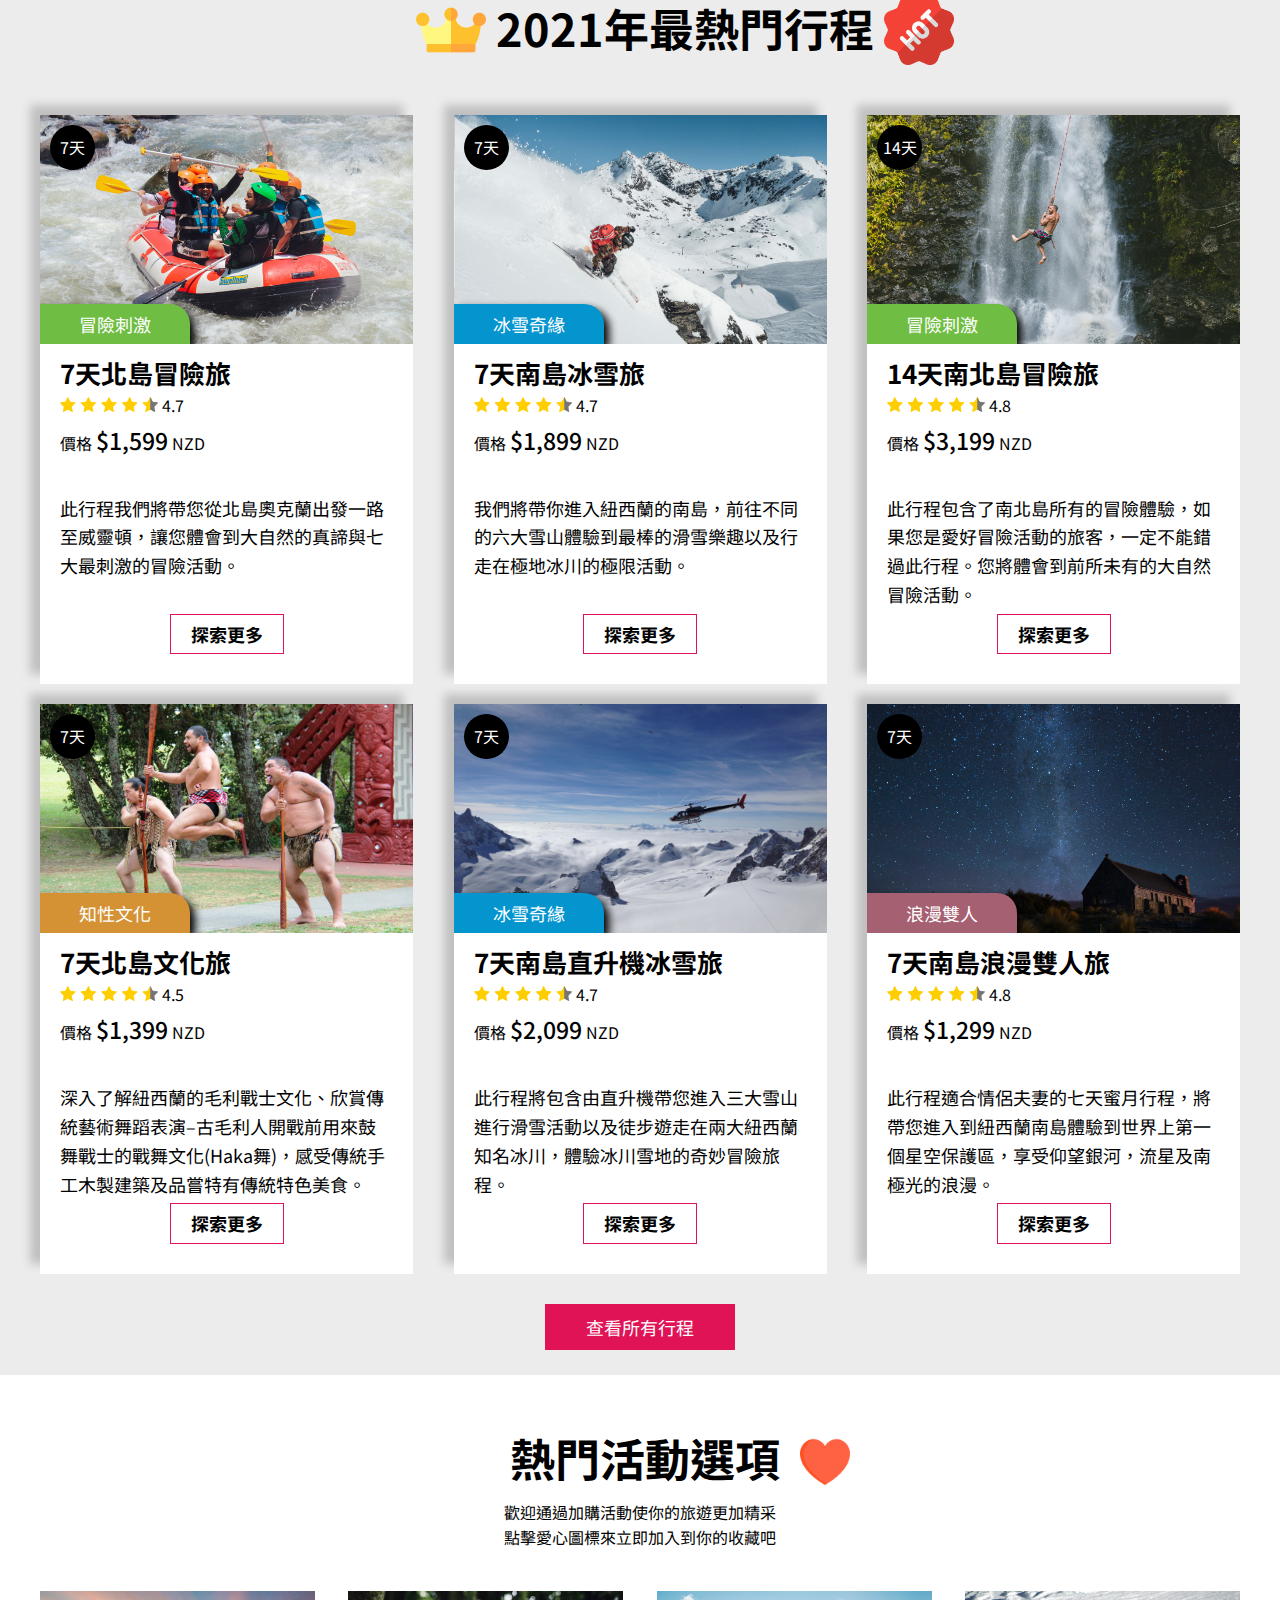
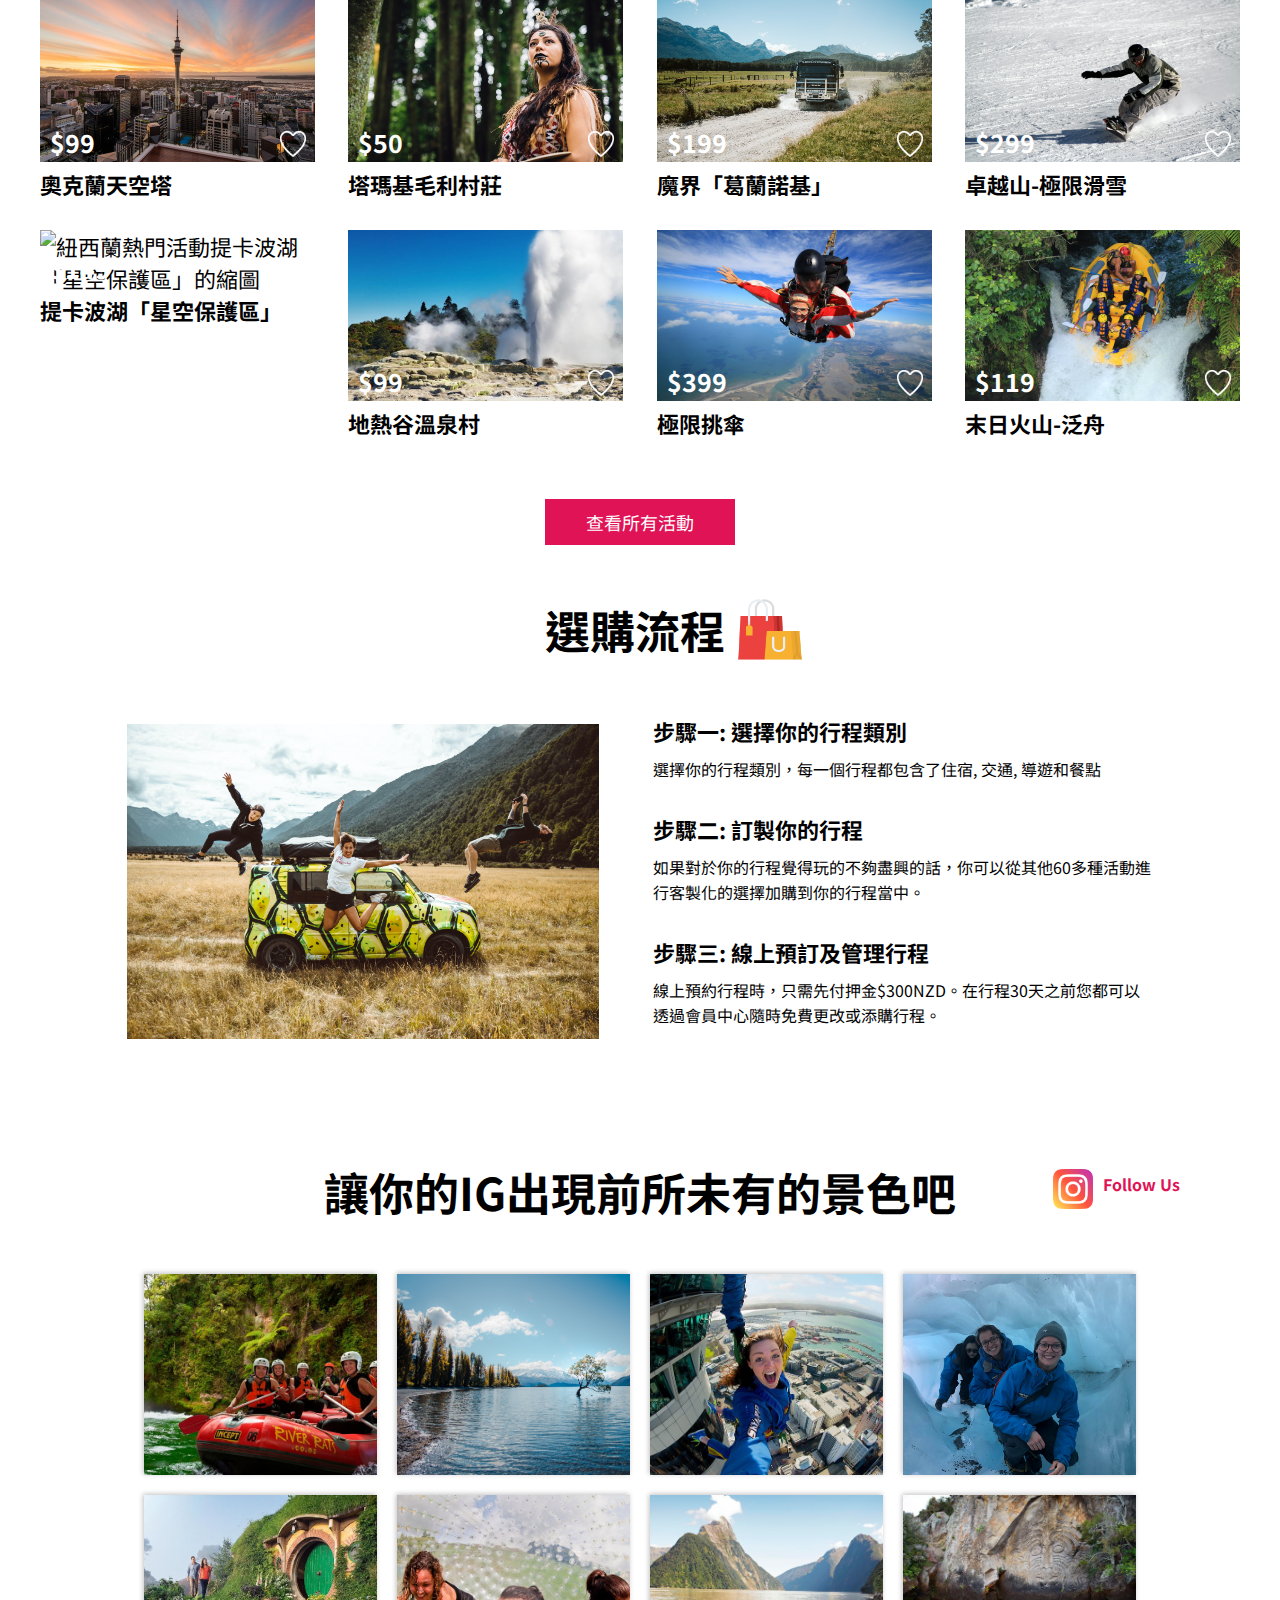
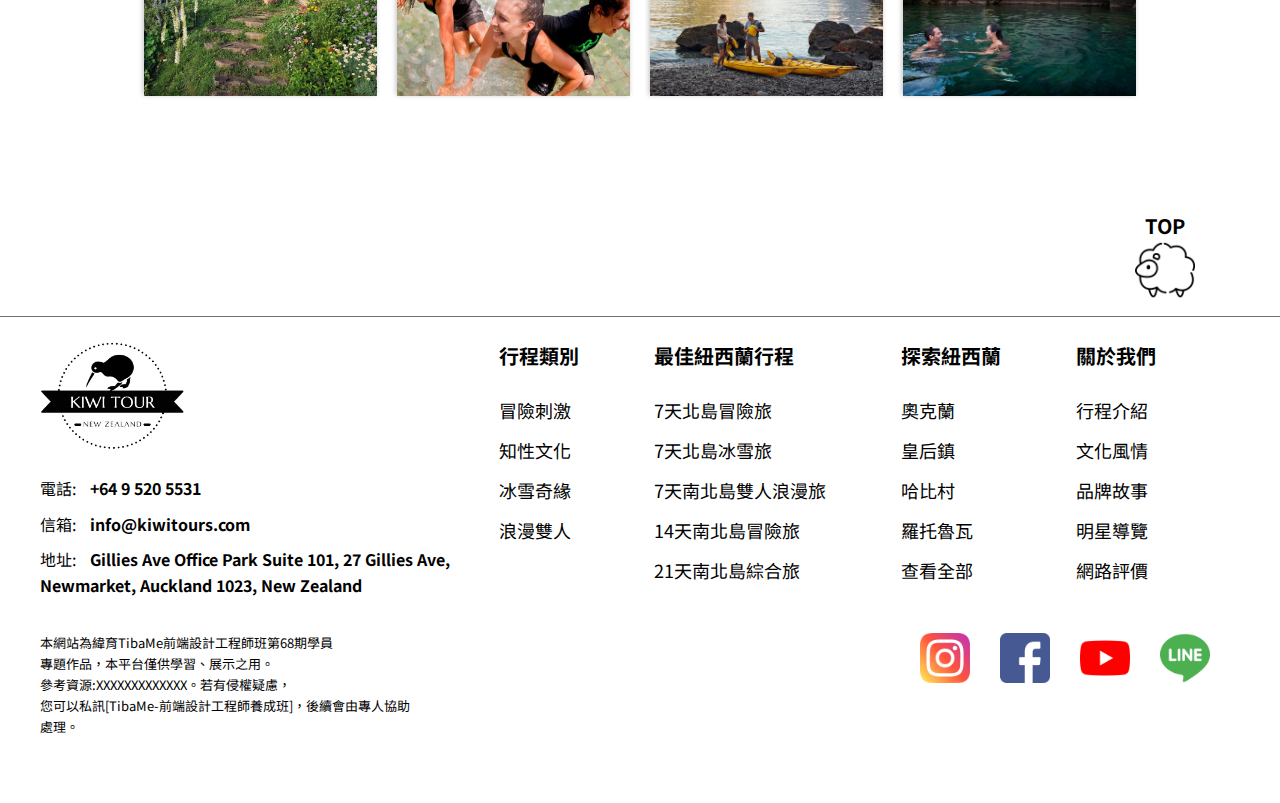
==== commit 7d0a2a62: "Update 0519 11:45" ====
--- a/index.html
+++ b/index.html
@@ -373,7 +373,7 @@
                     </figure>
                 </li>
             </ul>
-            <div class="goto">
+            <div class="viewall-schedule">
                 <a href="javascript:;">查看所有活動</a>
             </div>
         </section>
--- a/css/homepage/main.css
+++ b/css/homepage/main.css
@@ -175,12 +175,31 @@
 
 section .goto2 a {
   color: white;
-  background: linear-gradient(90deg, #03a9f4, #f441a5, #ffeb3b, #03a9f4);
-  padding: 8px 30px;
-  border-radius: 50px;
-  font-size: 20px;
+  background-color: #e01356;
+  padding: 10px 20px;
+  font-size: 18px;
   display: inline-block;
-  background-size: 400%;
+  width: 150px;
+}
+
+section .viewall-schedule a {
+  color: white;
+  background-color: #e01356;
+  padding: 10px 20px;
+  font-size: 18px;
+  display: inline-block;
+  width: 150px;
+}
+
+section .viewall-schedule a:hover {
+  transition: 0.5s;
+  cursor: pointer;
+  background-color: rgba(224, 19, 86, 0.8);
+}
+
+section .viewall-schedule {
+  text-align: center;
+  margin-top: 30px;
 }
 
 @keyframes sun {
@@ -193,7 +212,9 @@
   animation: sun 8s infinite;
 }
 section .goto2 a:hover {
-  animation: sun 8s infinite;
+  transition: 0.5s;
+  cursor: pointer;
+  background-color: rgba(224, 19, 86, 0.8);
 }
 
 /* 2021最熱門行程區塊 */
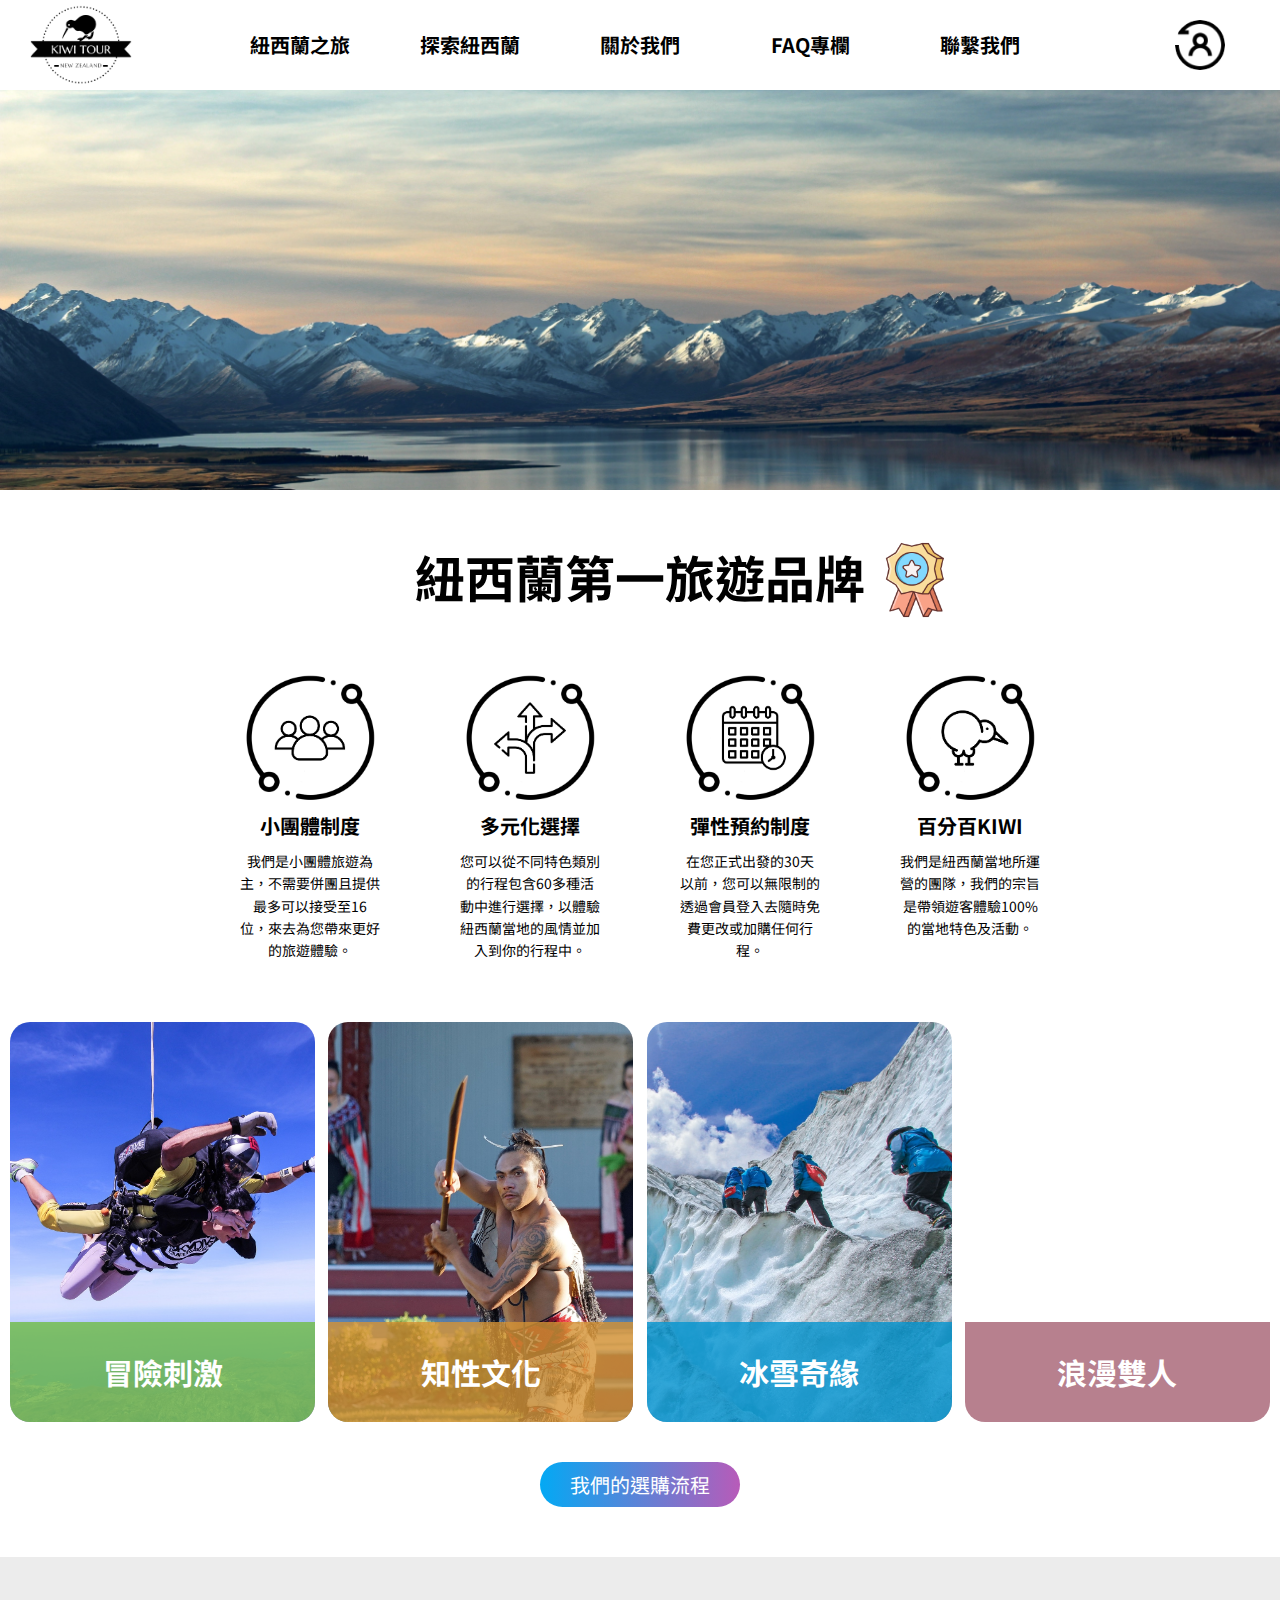
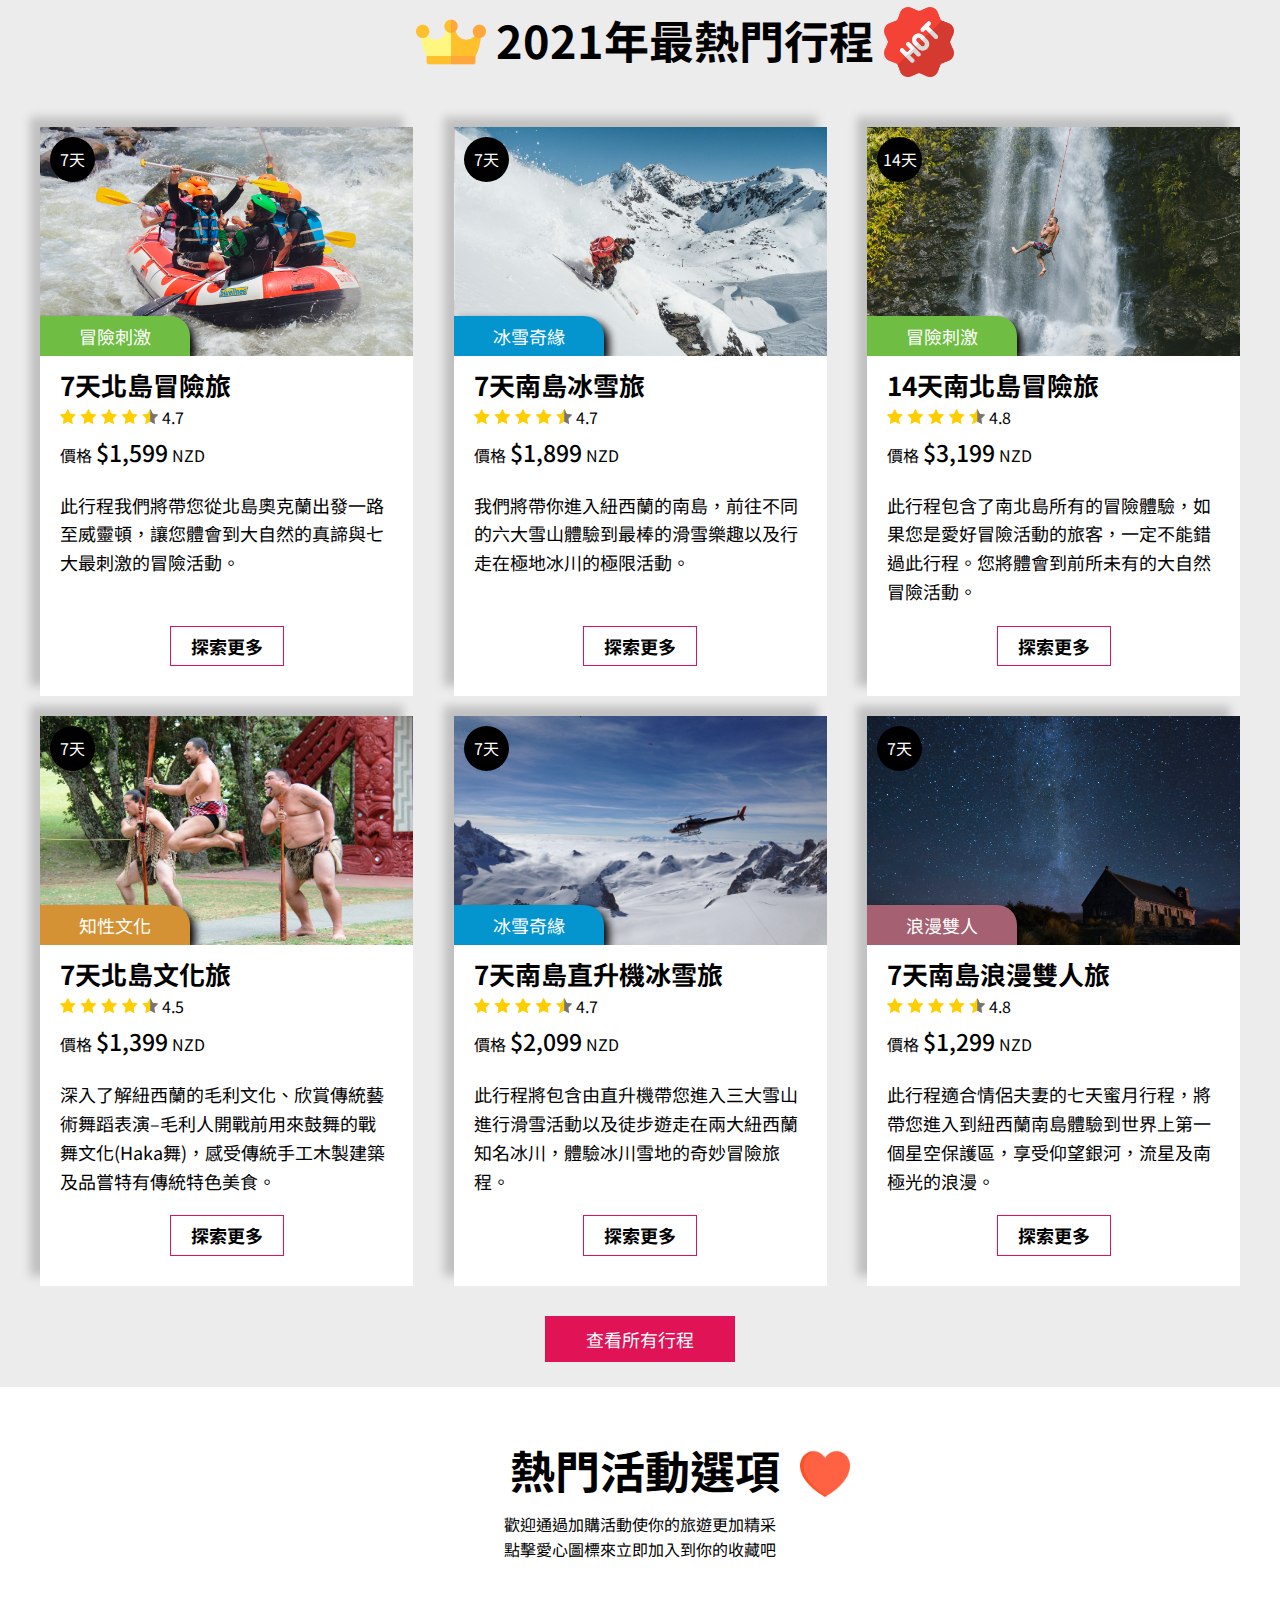
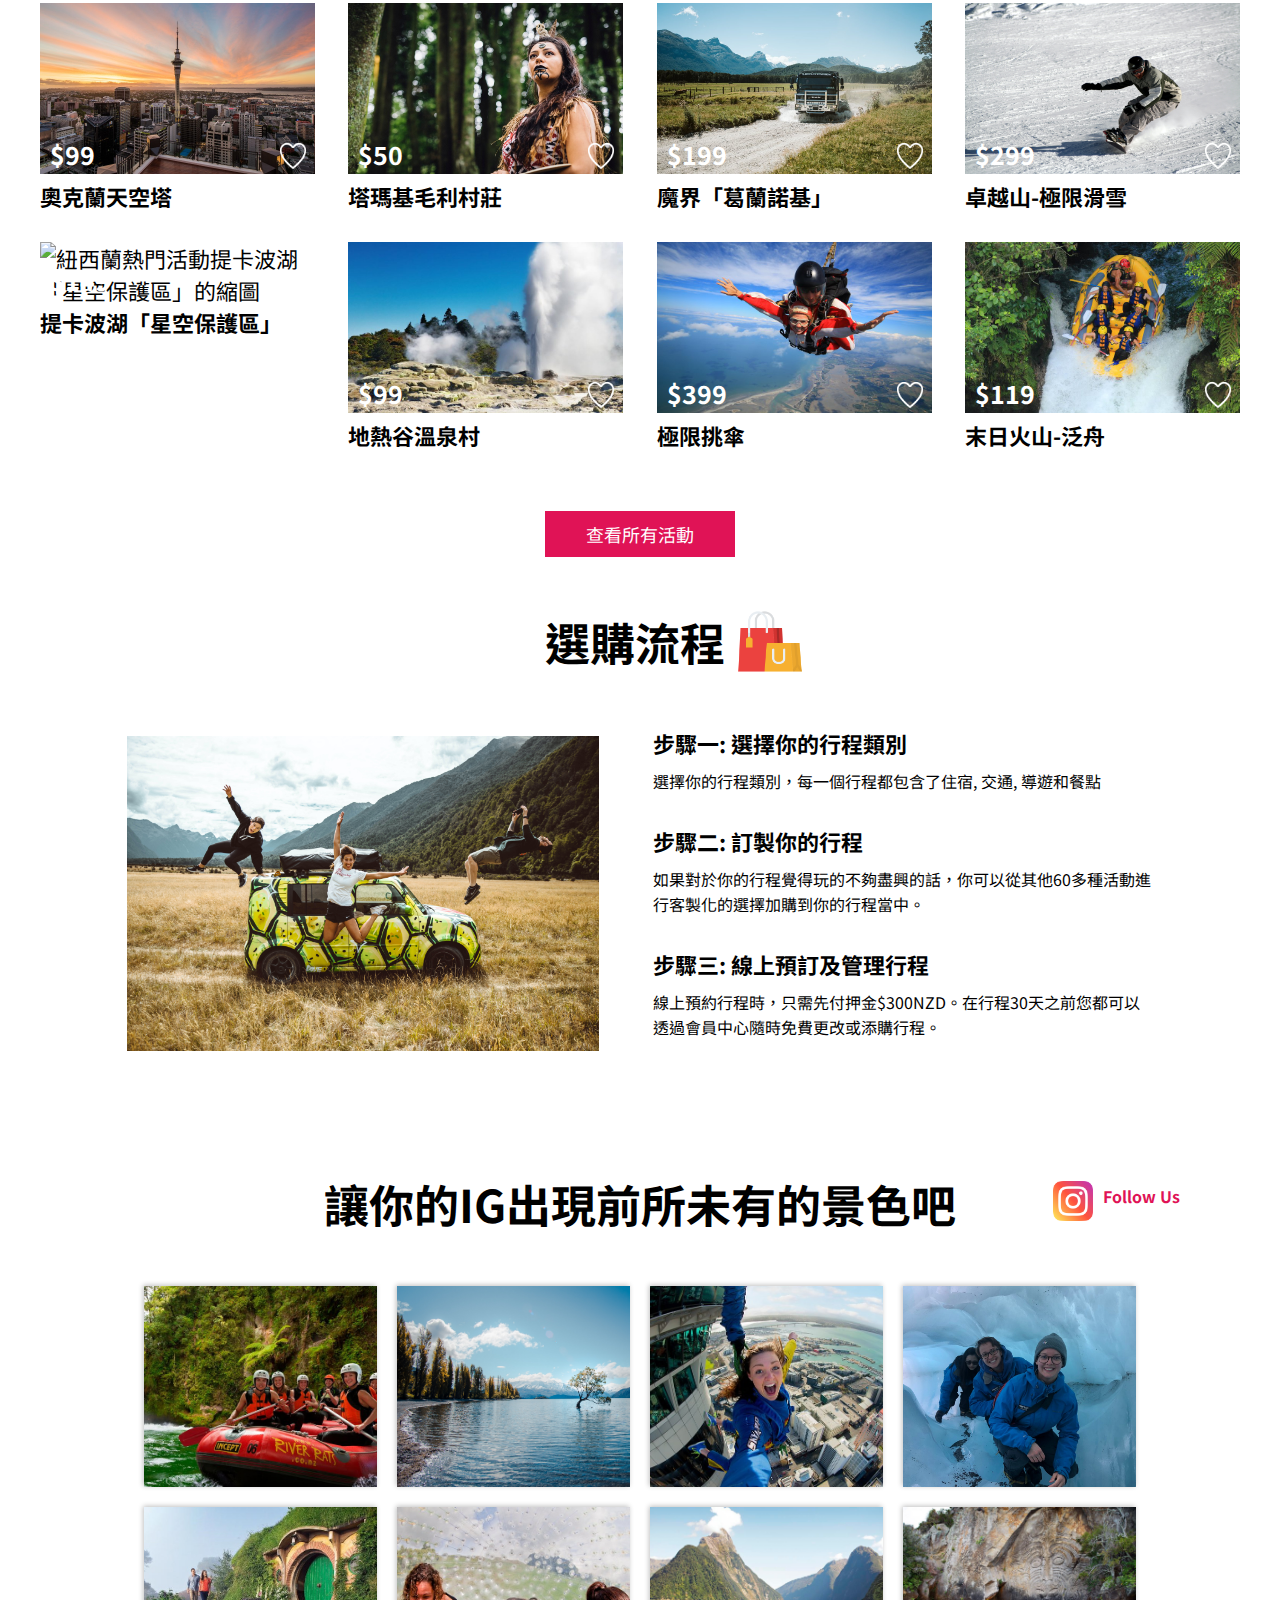
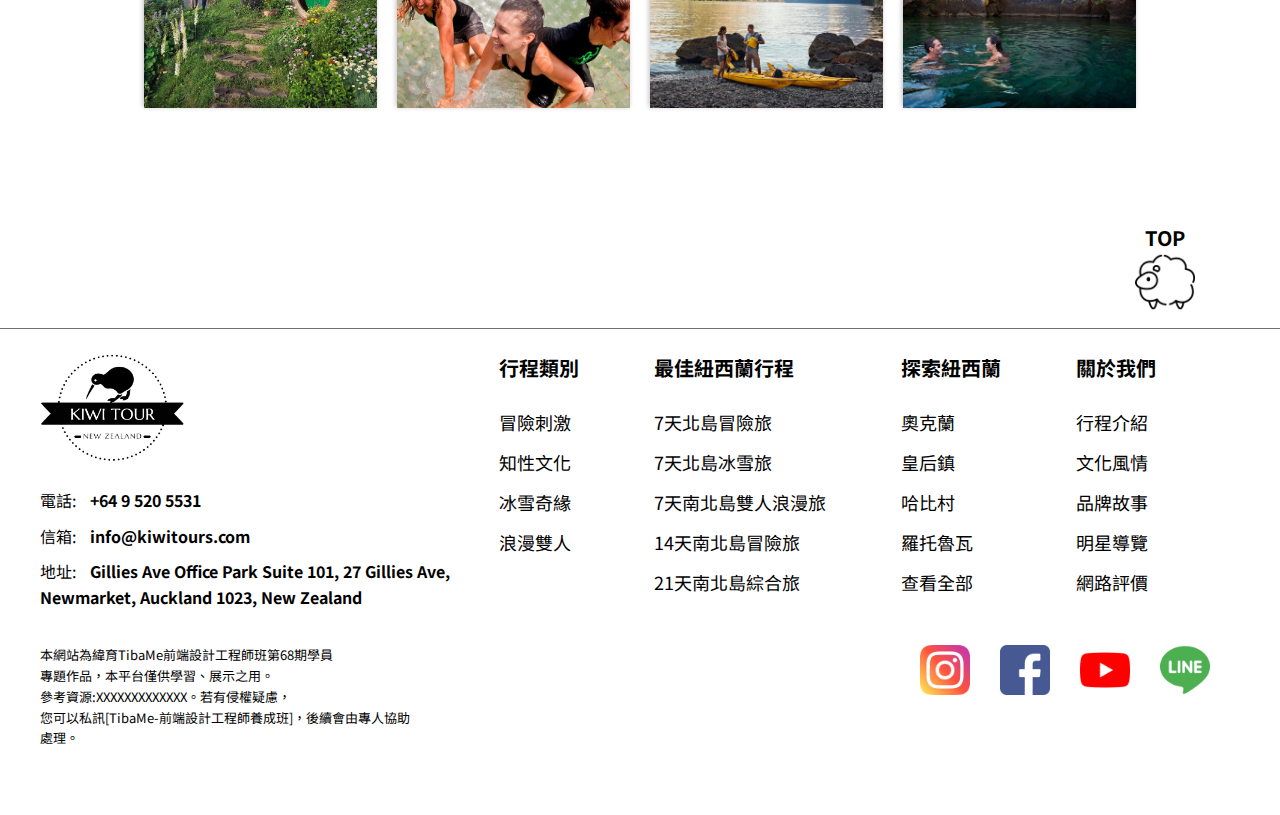
==== commit bb2dd034: "Update 0519 12:07" ====
--- a/index.html
+++ b/index.html
@@ -248,7 +248,7 @@
                             <span>4.5</span>
                         </p>
                         <p class="price">價格 <span>$1,399</span> NZD</p>
-                        <p class="description">深入了解紐西蘭的毛利戰士文化、欣賞傳統藝術舞蹈表演–古毛利人開戰前用來鼓舞戰士的戰舞文化(Haka舞)，感受傳統手工木製建築及品嘗特有傳統特色美食。</p>
+                        <p class="description">深入了解紐西蘭的毛利文化、欣賞傳統藝術舞蹈表演–毛利人開戰前用來鼓舞的戰舞文化(Haka舞)，感受傳統手工木製建築及品嘗特有傳統特色美食。</p>
                         <p class="more">
                             <a href="./travel-item.html">探索更多</a>
                         </p>
--- a/css/homepage/main.css
+++ b/css/homepage/main.css
@@ -67,6 +67,7 @@
   font-size: 14px;
   text-align: center;
   margin-bottom: 50px;
+  line-height: 1.6;
 }
 
 /* 行程分類 */
@@ -313,7 +314,7 @@
 
 section .travel-list .detail .price {
   font-size: 16px;
-  margin-bottom: 35px;
+  margin-bottom: 20px;
   font-weight: 400;
 }
 
@@ -331,6 +332,7 @@
   text-align: center;
   font-size: 18px;
   font-weight: bold;
+  margin-top: 15px;
 }
 
 section .travel-list .detail .more a {
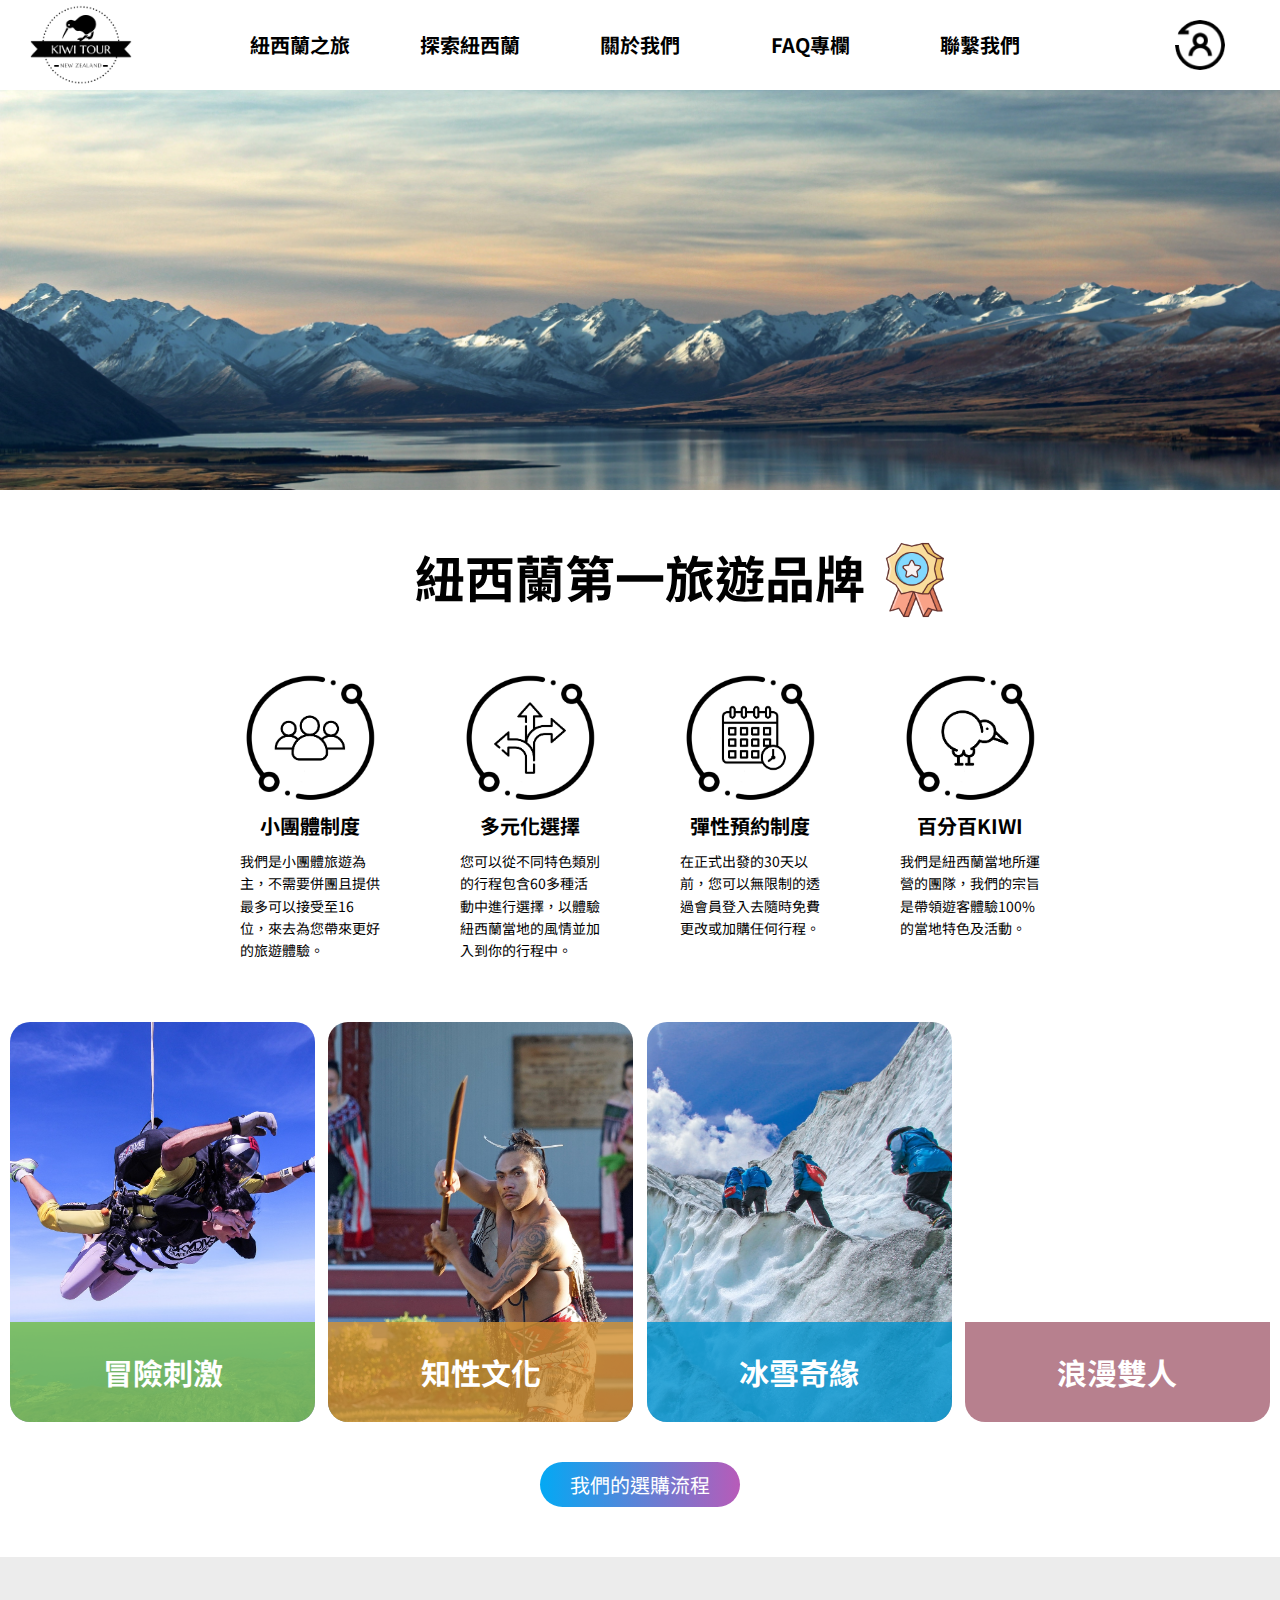
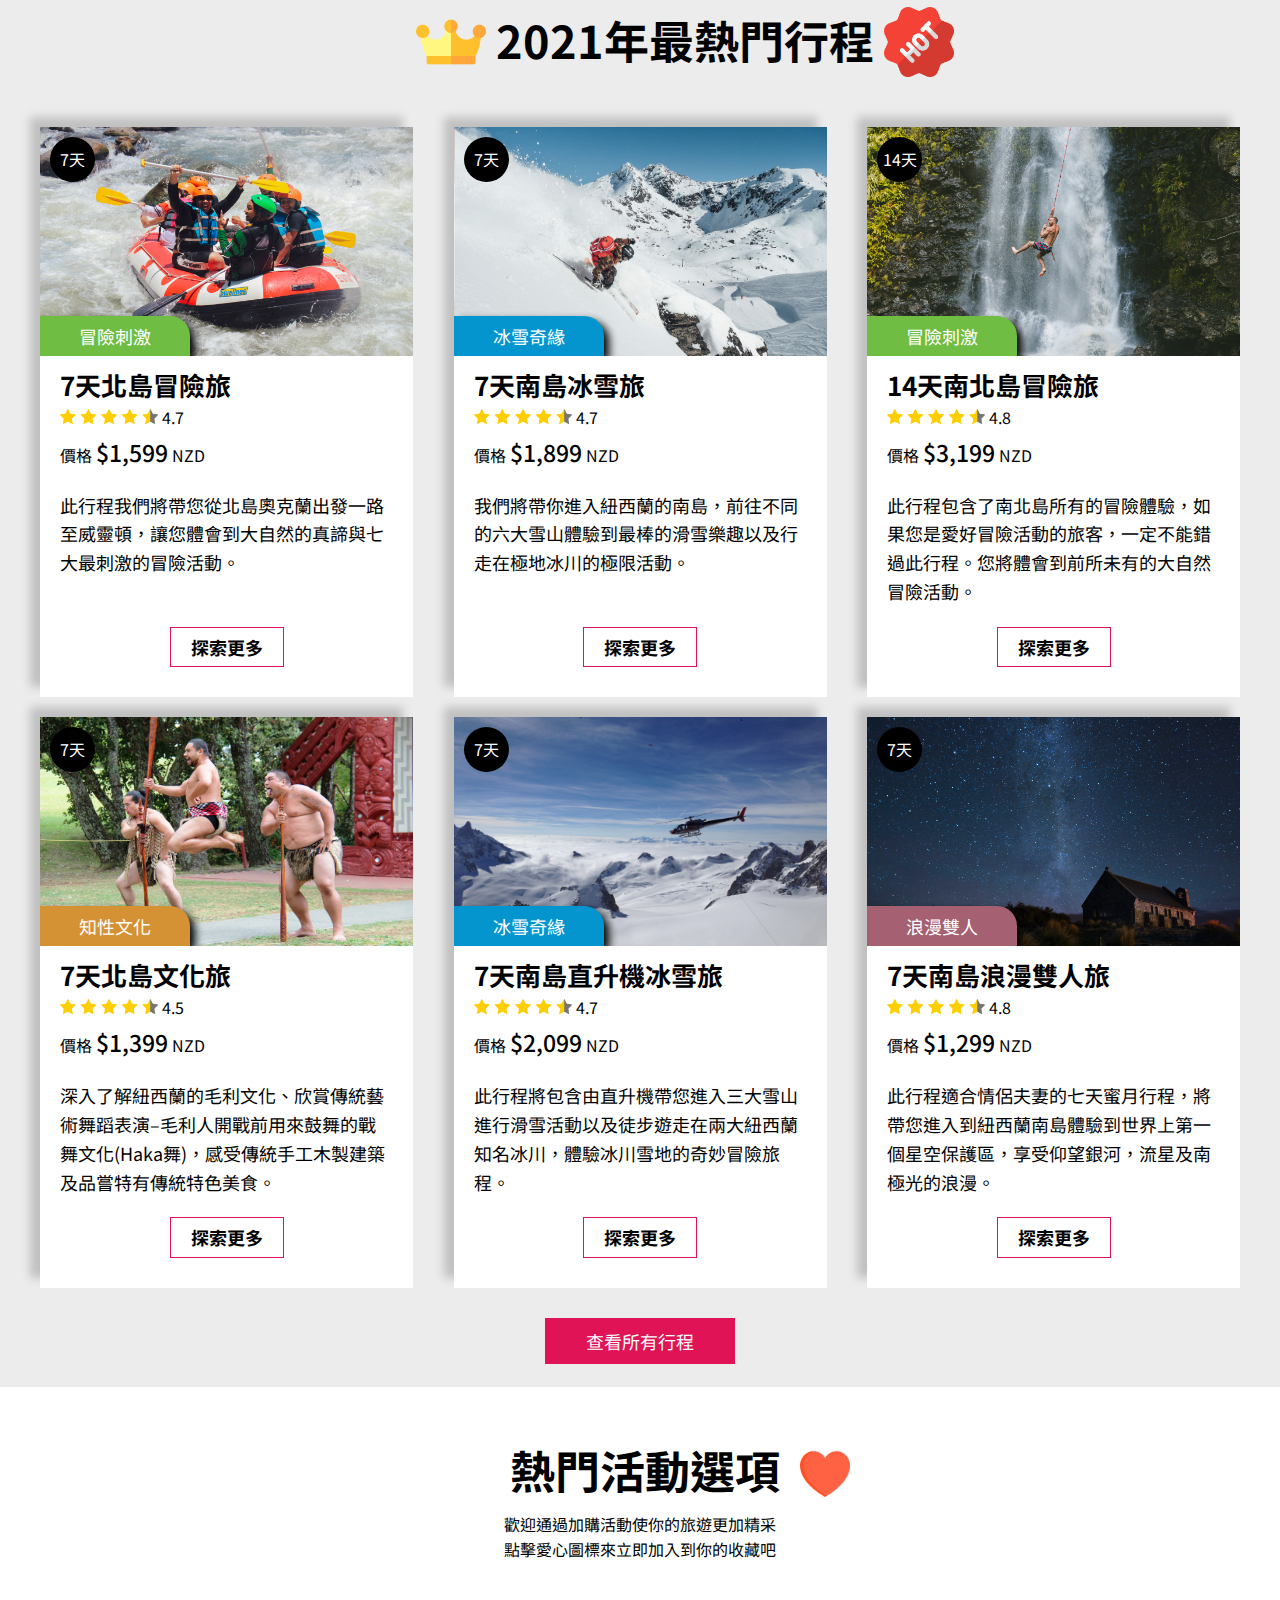
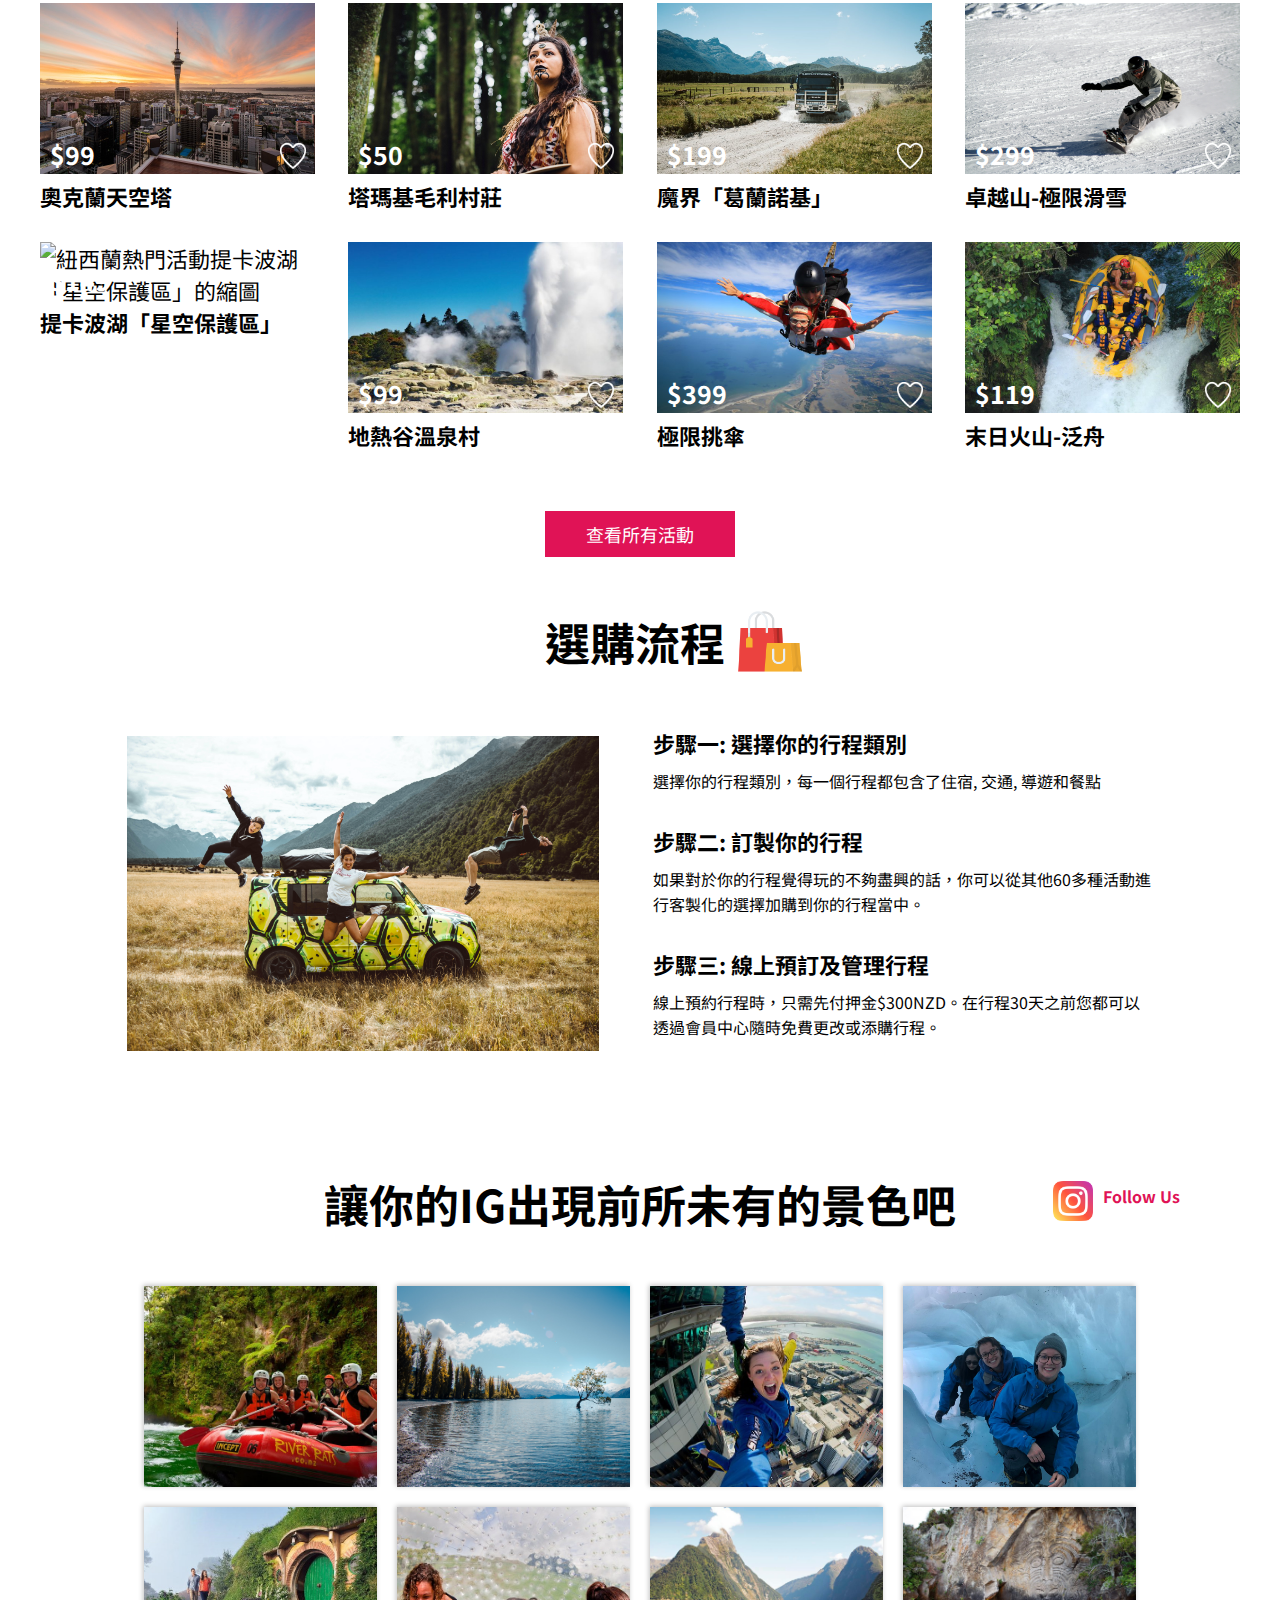
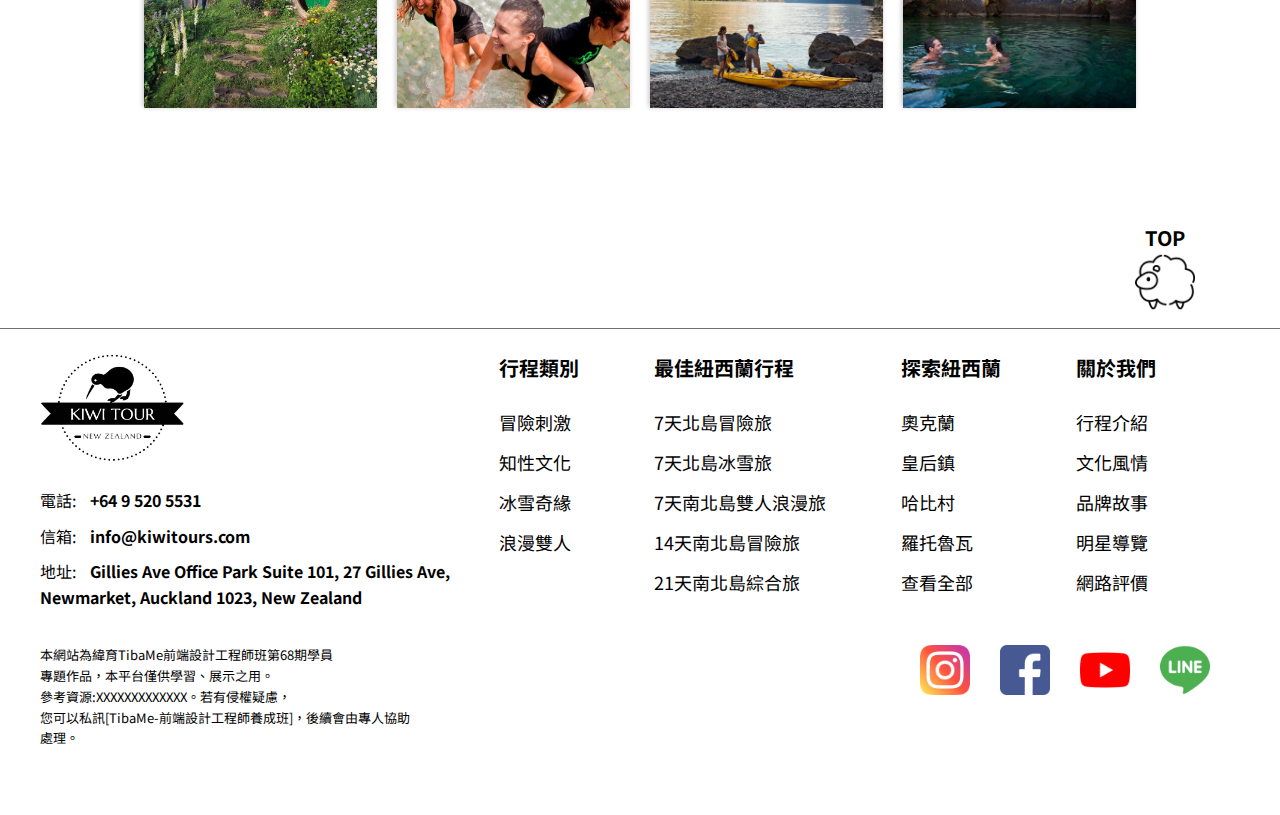
==== commit 0dbdb1fe: "Update 0519 13:58" ====
--- a/index.html
+++ b/index.html
@@ -117,7 +117,7 @@
                     <figure>
                         <img src="./images/icon-homepage/logo_line3.png" alt="紐西蘭之旅品牌特色是彈性預約制度的icon">
                         <figcaption>彈性預約制度</figcaption>
-                        <blockquote>在您正式出發的30天以前，您可以無限制的透過會員登入去隨時免費更改或加購任何行程。</blockquote>
+                        <blockquote>在正式出發的30天以前，您可以無限制的透過會員登入去隨時免費更改或加購任何行程。</blockquote>
                     </figure>
                 </li>
                 <li>
--- a/css/homepage/main.css
+++ b/css/homepage/main.css
@@ -65,7 +65,7 @@
 
 section .brand-features blockquote {
   font-size: 14px;
-  text-align: center;
+  text-align: left;
   margin-bottom: 50px;
   line-height: 1.6;
 }
@@ -332,7 +332,7 @@
   text-align: center;
   font-size: 18px;
   font-weight: bold;
-  margin-top: 15px;
+  margin-top: 16px;
 }
 
 section .travel-list .detail .more a {
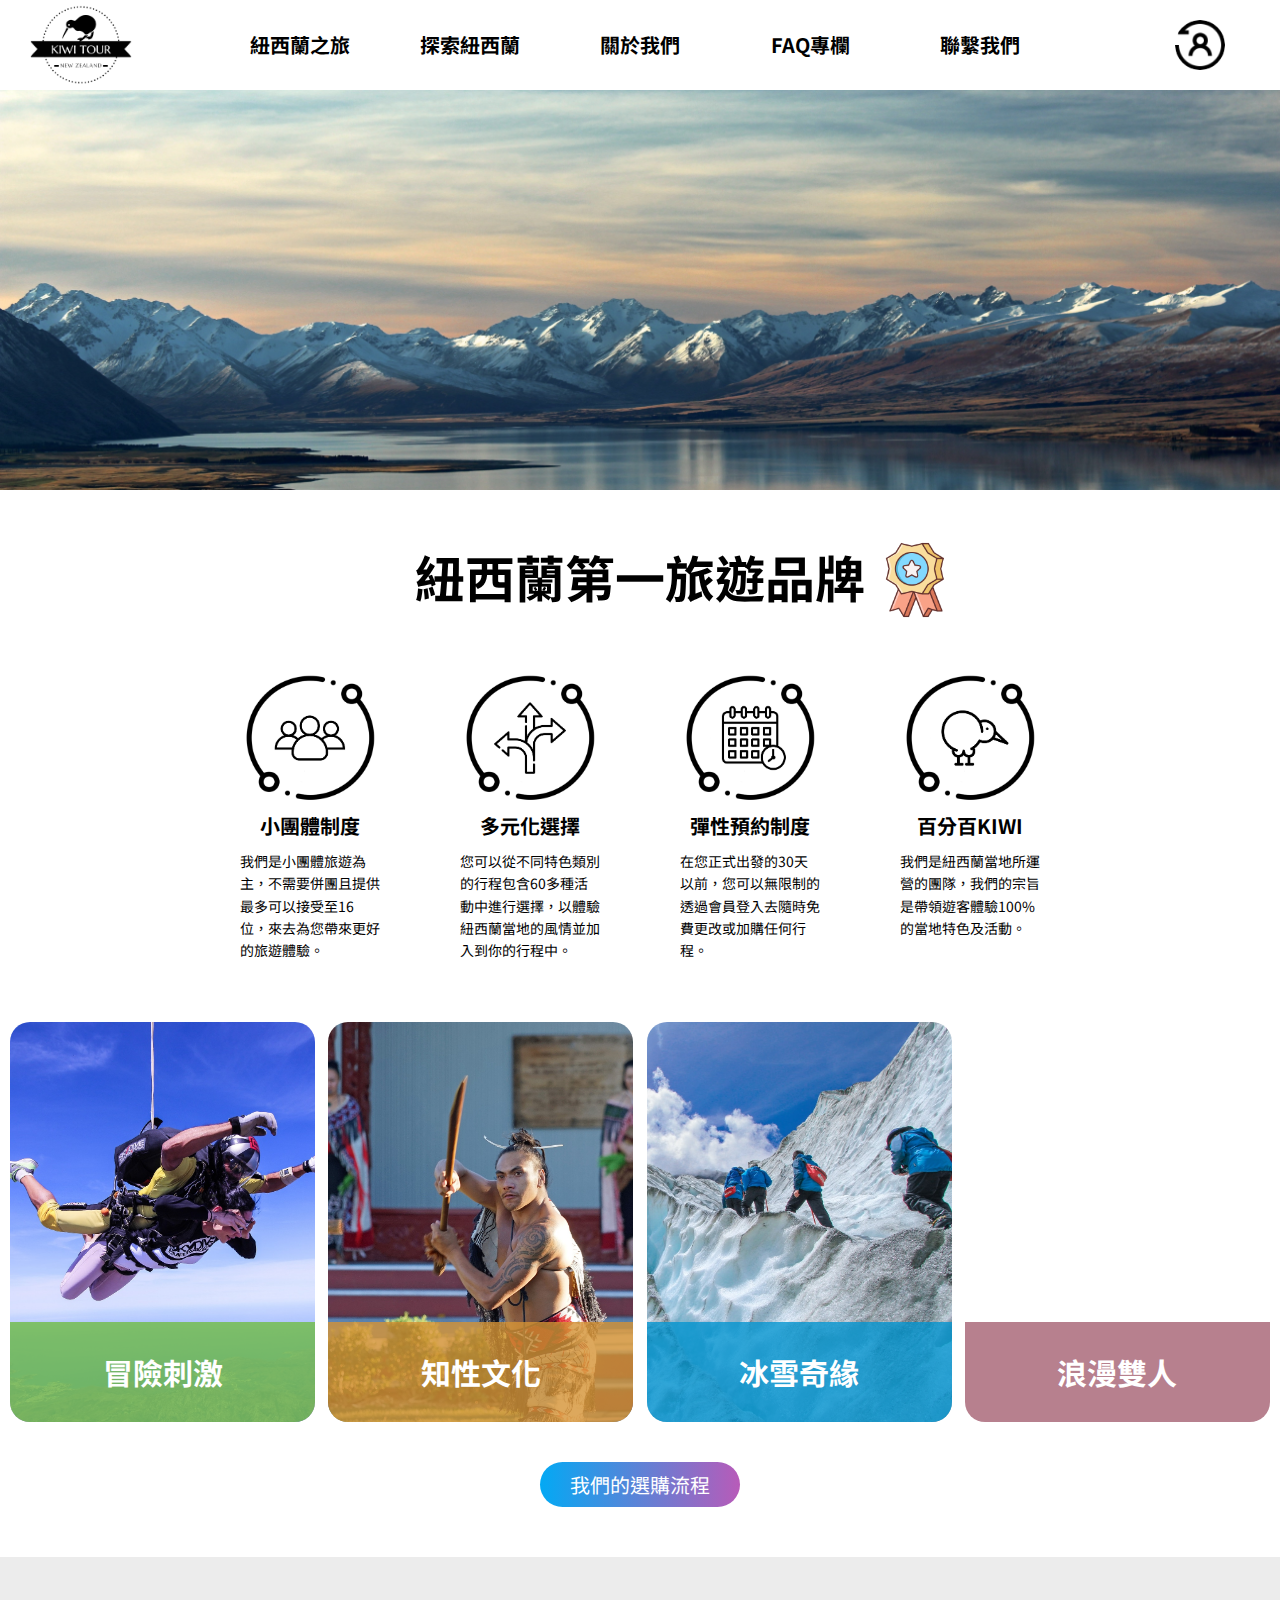
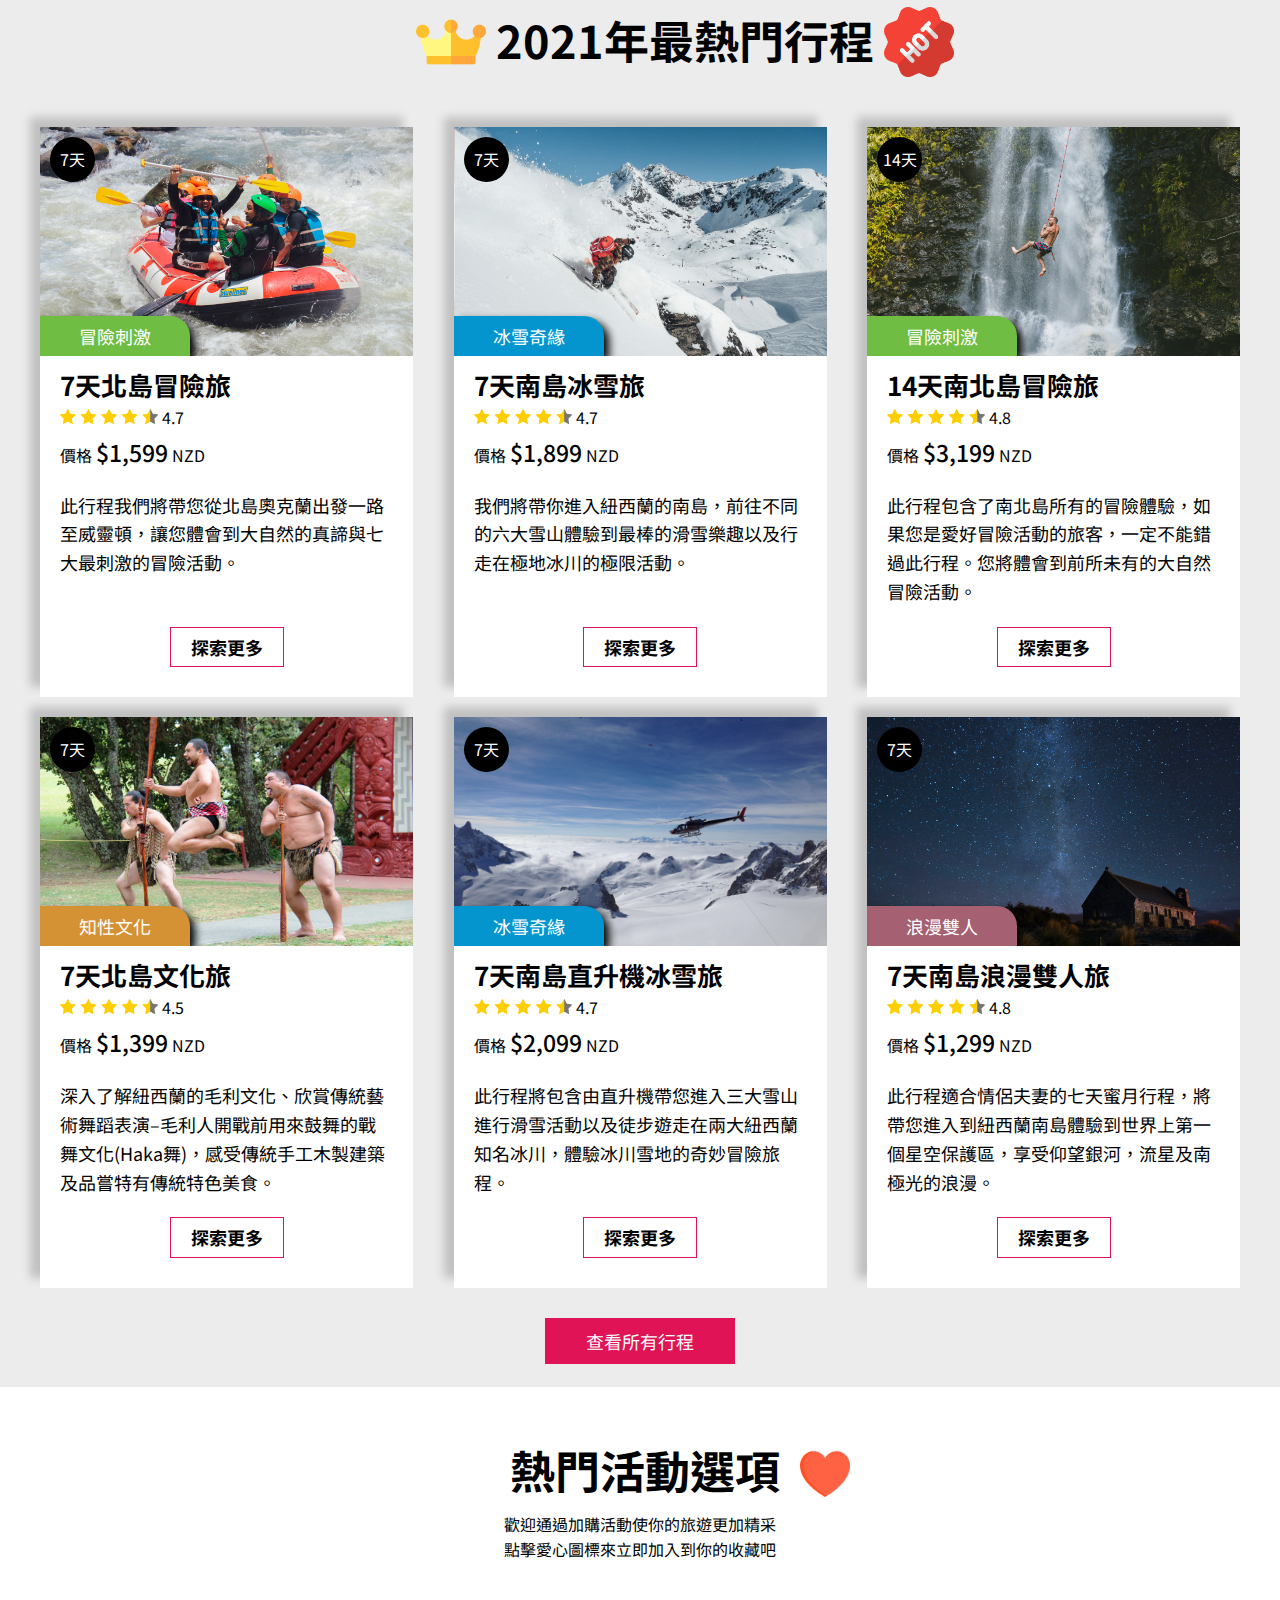
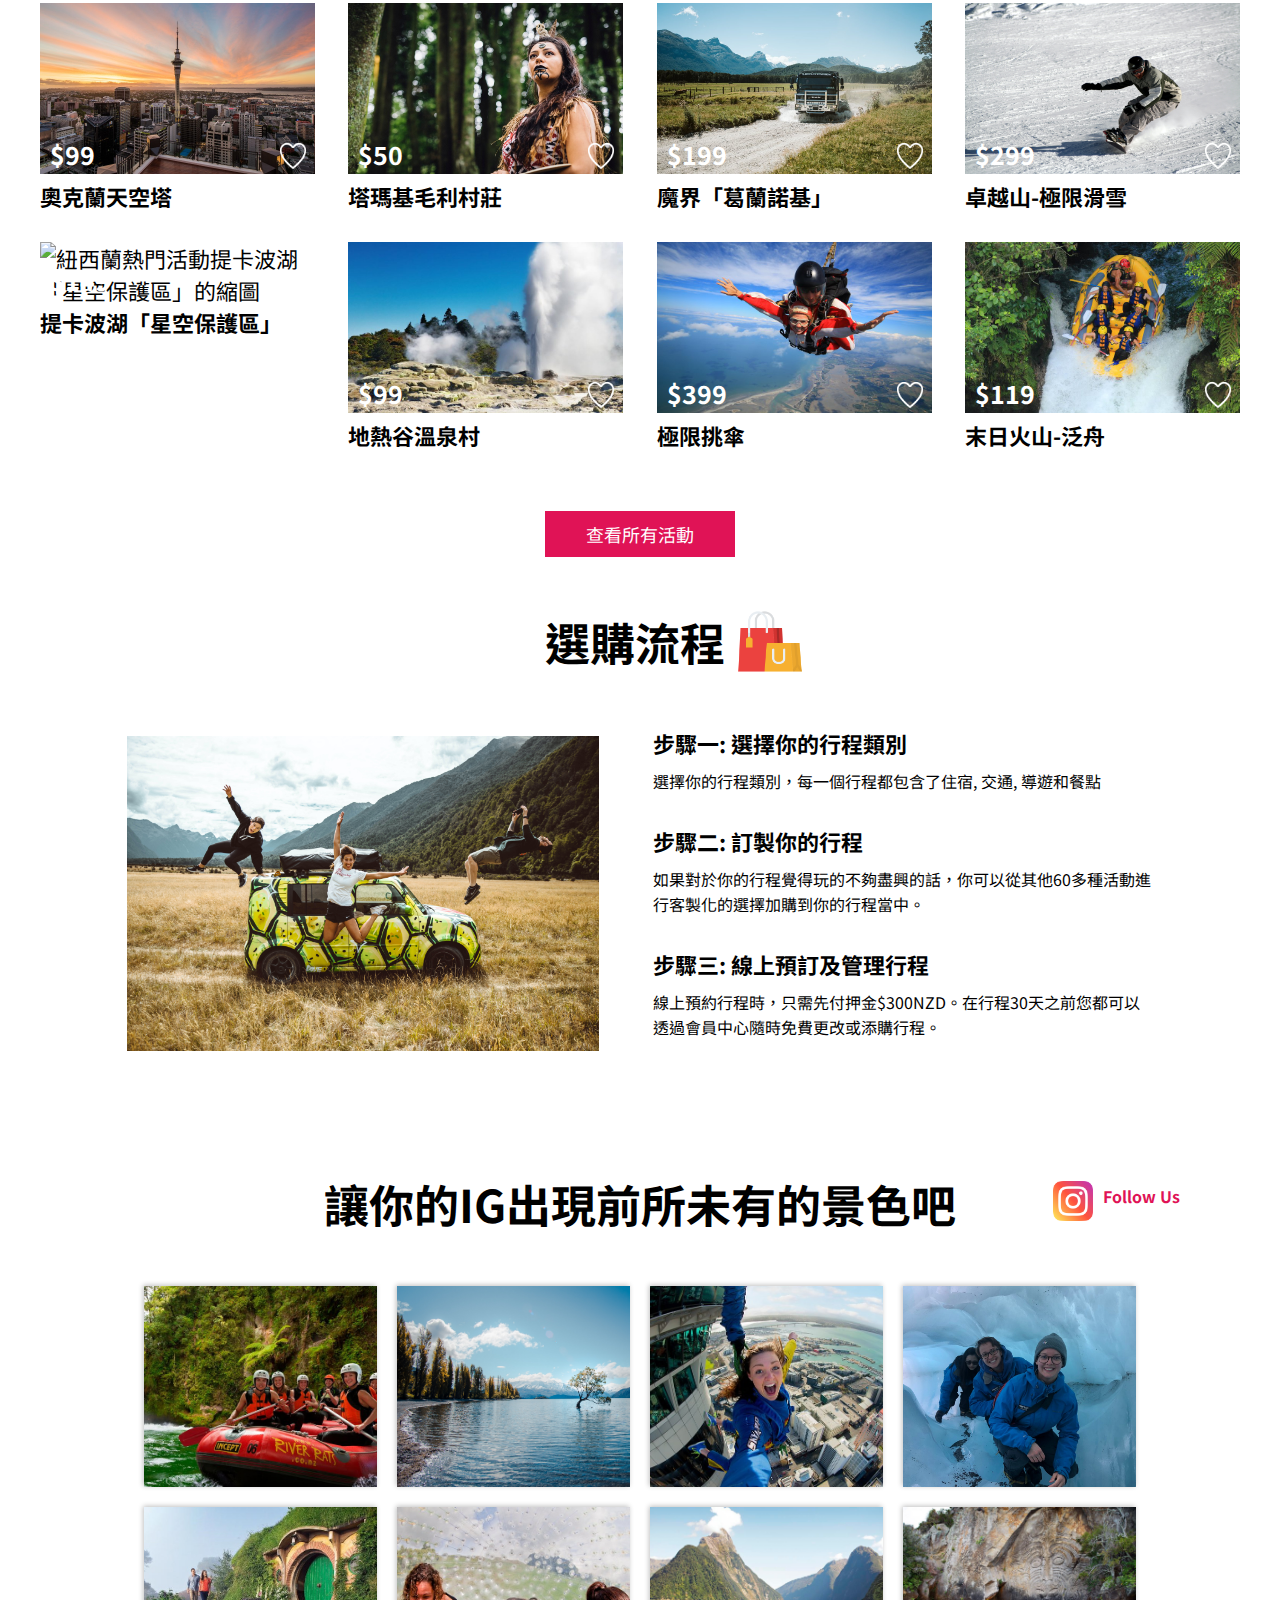
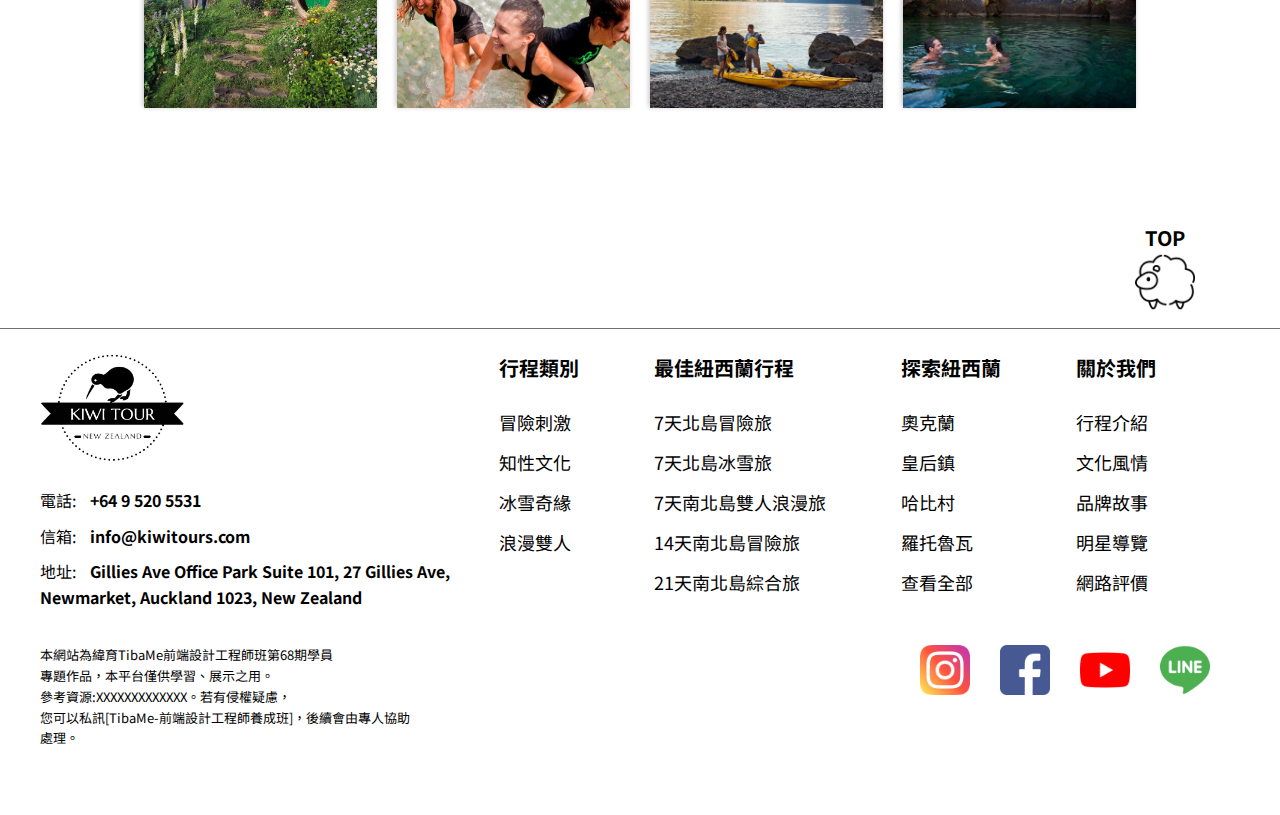
==== commit d46e7970: "Update 0520 13:28" ====
--- a/index.html
+++ b/index.html
@@ -70,8 +70,8 @@
                     </ul>
     
                 </li>
-                <li><a href="./faq.html">FAQ專欄</a></li>
-                <li><a href="./contact-us.html">聯繫我們</a></li>
+                <li><a class="cool-link" href="./faq.html">FAQ專欄</a></li>
+                <li><a class="cool-link" href="./contact-us.html">聯繫我們</a></li>
             </ul>
             <ul class="login-main-nav">
                 <li>
@@ -117,7 +117,7 @@
                     <figure>
                         <img src="./images/icon-homepage/logo_line3.png" alt="紐西蘭之旅品牌特色是彈性預約制度的icon">
                         <figcaption>彈性預約制度</figcaption>
-                        <blockquote>在正式出發的30天以前，您可以無限制的透過會員登入去隨時免費更改或加購任何行程。</blockquote>
+                        <blockquote>在您正式出發的30天以前，您可以無限制的透過會員登入去隨時免費更改或加購任何行程。</blockquote>
                     </figure>
                 </li>
                 <li>
--- a/css/homepage/common.css
+++ b/css/homepage/common.css
@@ -90,6 +90,10 @@
   width: 120px;
   font-weight: bold;
   font-size: 20px;
+}
+
+nav .main-nav li .cool-link:hover {
+  color: #e01356;
 }
 
 nav .login {
